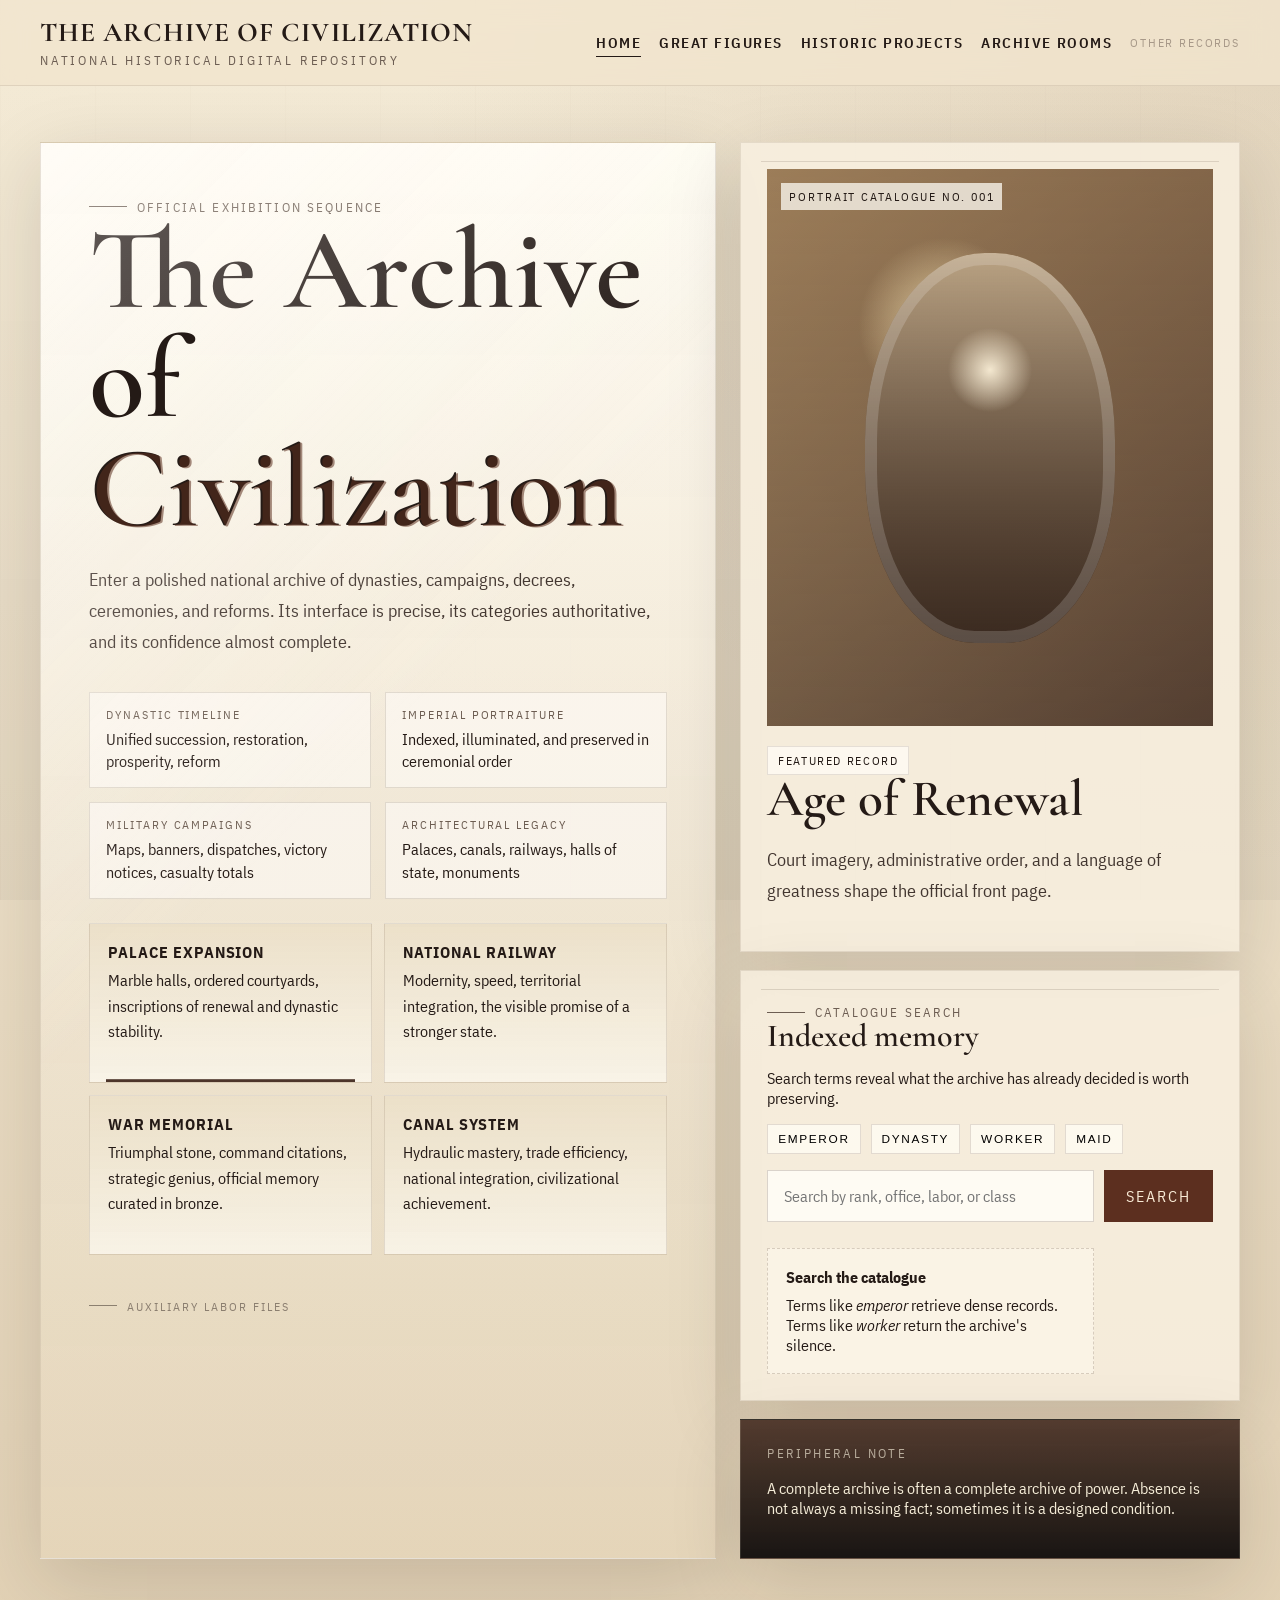
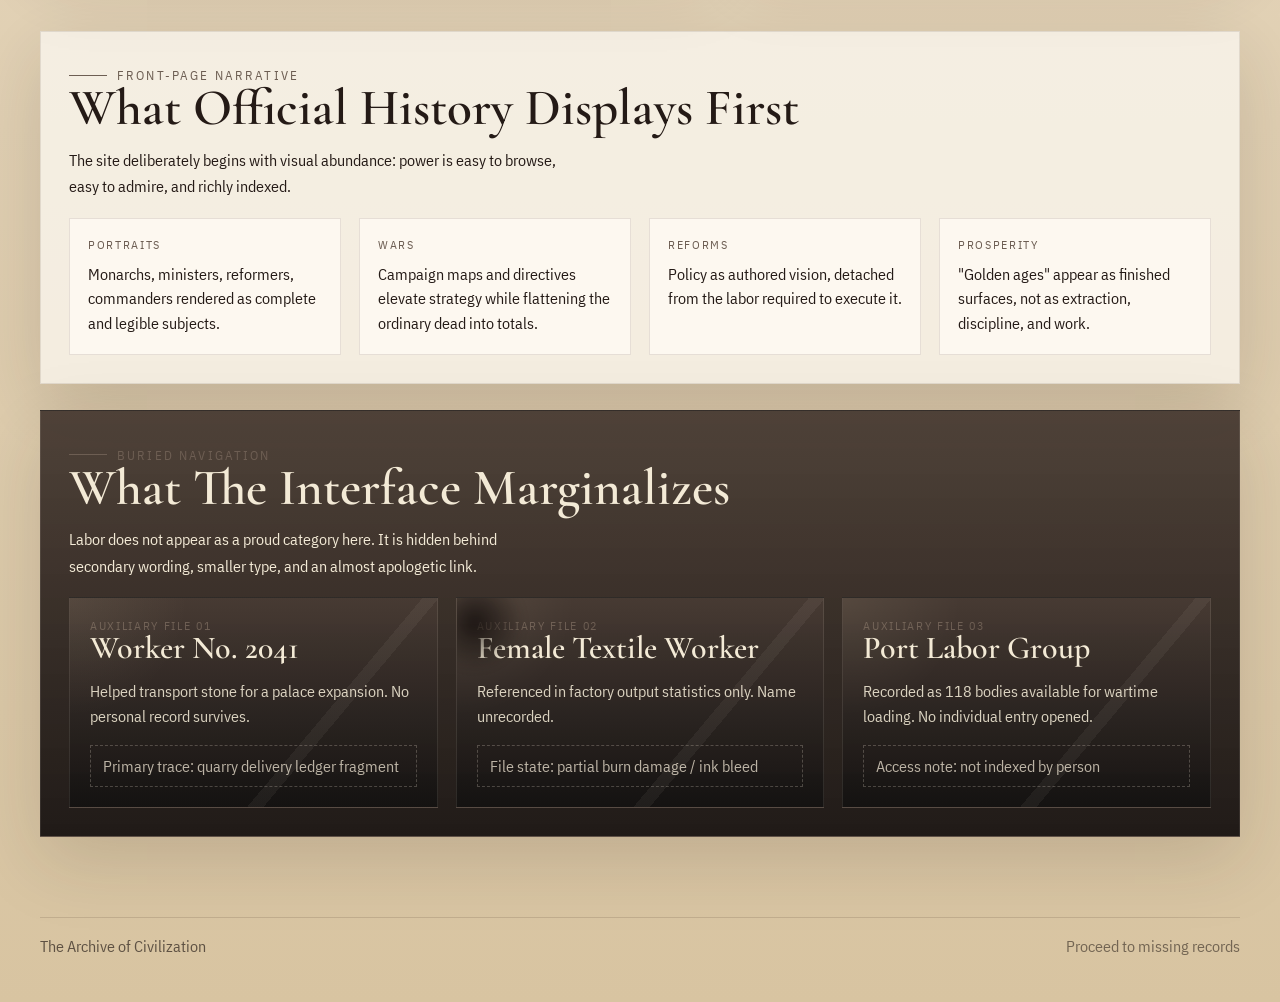
==== index.html @ 5810677f "Create archival history website" ====
<!DOCTYPE html>
<html lang="en">
  <head>
    <meta charset="UTF-8" />
    <meta name="viewport" content="width=device-width, initial-scale=1.0" />
    <title>The Archive of Civilization</title>
    <meta
      name="description"
      content="A five-page archival website contrasting elite historical narratives with fragmented records of anonymous labor."
    />
    <link rel="stylesheet" href="styles.css" />
    <script defer src="script.js"></script>
  </head>
  <body>
    <div class="site-shell">
      <header class="topbar">
        <div class="topbar-inner">
          <a class="brand" href="index.html">
            <span class="brand-mark">The Archive of Civilization</span>
            <span class="brand-sub">National Historical Digital Repository</span>
          </a>
          <nav class="main-nav" aria-label="Main navigation">
            <a class="is-primary" href="index.html" aria-current="page">Home</a>
            <a class="is-primary" href="figures.html">Great Figures</a>
            <a class="is-primary" href="projects.html">Historic Projects</a>
            <a class="is-primary" href="missing-records.html">Archive Rooms</a>
            <a class="is-buried" href="workers.html">Other Records</a>
          </nav>
        </div>
      </header>

      <section class="hero">
        <article class="hero-card">
          <span class="eyebrow">Official exhibition sequence</span>
          <h1 class="display-title">
            The Archive
            <br />
            <span class="glitch-line" data-alt="of Civilization">of Civilization</span>
          </h1>
          <p class="lead">
            Enter a polished national archive of dynasties, campaigns, decrees, ceremonies, and reforms.
            Its interface is precise, its categories authoritative, and its confidence almost complete.
          </p>
          <div class="hero-grid" aria-label="Featured official records">
            <div class="summary-chip">
              <span class="chip-label">Dynastic timeline</span>
              <span class="chip-value">Unified succession, restoration, prosperity, reform</span>
            </div>
            <div class="summary-chip">
              <span class="chip-label">Imperial portraiture</span>
              <span class="chip-value">Indexed, illuminated, and preserved in ceremonial order</span>
            </div>
            <div class="summary-chip">
              <span class="chip-label">Military campaigns</span>
              <span class="chip-value">Maps, banners, dispatches, victory notices, casualty totals</span>
            </div>
            <div class="summary-chip">
              <span class="chip-label">Architectural legacy</span>
              <span class="chip-value">Palaces, canals, railways, halls of state, monuments</span>
            </div>
          </div>

          <div class="project-hover-board">
            <div class="hover-note">
              <strong>Palace Expansion</strong>
              <p>Marble halls, ordered courtyards, inscriptions of renewal and dynastic stability.</p>
              <div class="annotation">Built by unnamed laborers.</div>
            </div>
            <div class="hover-note">
              <strong>National Railway</strong>
              <p>Modernity, speed, territorial integration, the visible promise of a stronger state.</p>
              <div class="annotation">Thousands laid the tracks; few were recorded.</div>
            </div>
            <div class="hover-note">
              <strong>War Memorial</strong>
              <p>Triumphal stone, command citations, strategic genius, official memory curated in bronze.</p>
              <div class="annotation">The dead are counted. Most are not named.</div>
            </div>
            <div class="hover-note">
              <strong>Canal System</strong>
              <p>Hydraulic mastery, trade efficiency, national integration, civilizational achievement.</p>
              <div class="annotation">The monument remained. The workers vanished into statistics.</div>
            </div>
          </div>

          <a class="subtle-entry" href="workers.html">Auxiliary Labor Files</a>
        </article>

        <aside class="hero-aside">
          <section class="authority-panel">
            <div class="authority-visual" aria-hidden="true"></div>
            <span class="badge">Featured record</span>
            <h2>Age of Renewal</h2>
            <p class="lead">
              Court imagery, administrative order, and a language of greatness shape the official front page.
            </p>
          </section>

          <section class="search-panel">
            <span class="eyebrow">Catalogue search</span>
            <h3>Indexed memory</h3>
            <p>Search terms reveal what the archive has already decided is worth preserving.</p>

            <div class="tag-row" aria-label="Sample search terms">
              <button class="search-tag" type="button" data-fill="emperor">emperor</button>
              <button class="search-tag" type="button" data-fill="dynasty">dynasty</button>
              <button class="search-tag" type="button" data-fill="worker">worker</button>
              <button class="search-tag" type="button" data-fill="maid">maid</button>
            </div>

            <form class="search-bar" data-archive-search>
              <input type="text" name="query" placeholder="Search by rank, office, labor, or class" />
              <button type="submit">Search</button>
              <div class="search-feedback" data-search-output>
                <strong>Search the catalogue</strong>
                <span>Terms like <em>emperor</em> retrieve dense records. Terms like <em>worker</em> return the archive's silence.</span>
              </div>
              <div class="search-results" data-search-results></div>
            </form>
          </section>

          <section class="notice-panel">
            <small>Peripheral note</small>
            <p>
              A complete archive is often a complete archive of power. Absence is not always a missing fact;
              sometimes it is a designed condition.
            </p>
          </section>
        </aside>
      </section>

      <main class="main-content">
        <section class="section-block">
          <div class="section-head">
            <div>
              <span class="eyebrow">Front-page narrative</span>
              <h2>What Official History Displays First</h2>
            </div>
            <p>
              The site deliberately begins with visual abundance: power is easy to browse, easy to admire,
              and richly indexed.
            </p>
          </div>

          <div class="timeline">
            <article class="timeline-item">
              <time>Portraits</time>
              <p>Monarchs, ministers, reformers, commanders rendered as complete and legible subjects.</p>
            </article>
            <article class="timeline-item">
              <time>Wars</time>
              <p>Campaign maps and directives elevate strategy while flattening the ordinary dead into totals.</p>
            </article>
            <article class="timeline-item">
              <time>Reforms</time>
              <p>Policy as authored vision, detached from the labor required to execute it.</p>
            </article>
            <article class="timeline-item">
              <time>Prosperity</time>
              <p>"Golden ages" appear as finished surfaces, not as extraction, discipline, and work.</p>
            </article>
          </div>
        </section>

        <section class="section-block is-dark">
          <div class="section-head">
            <div>
              <span class="eyebrow">Buried navigation</span>
              <h2>What The Interface Marginalizes</h2>
            </div>
            <p>
              Labor does not appear as a proud category here. It is hidden behind secondary wording,
              smaller type, and an almost apologetic link.
            </p>
          </div>

          <div class="record-grid">
            <article class="worker-record">
              <span class="mini-label">Auxiliary file 01</span>
              <h3>Worker No. 2041</h3>
              <p>Helped transport stone for a palace expansion. No personal record survives.</p>
              <div class="status-strip">Primary trace: quarry delivery ledger fragment</div>
            </article>
            <article class="worker-record is-burned">
              <span class="mini-label">Auxiliary file 02</span>
              <h3>Female Textile Worker</h3>
              <p>Referenced in factory output statistics only. Name unrecorded.</p>
              <div class="status-strip">File state: partial burn damage / ink bleed</div>
            </article>
            <article class="worker-record">
              <span class="mini-label">Auxiliary file 03</span>
              <h3>Port Labor Group</h3>
              <p>Recorded as 118 bodies available for wartime loading. No individual entry opened.</p>
              <div class="status-strip">Access note: not indexed by person</div>
            </article>
          </div>
        </section>
      </main>

      <footer class="footer">
        <div class="footer-line">
          <span>The Archive of Civilization</span>
          <a class="muted-link" href="missing-records.html">Proceed to missing records</a>
        </div>
      </footer>
    </div>
  </body>
  </html>
---- styles.css ----
@import url("https://fonts.googleapis.com/css2?family=Cormorant+Garamond:wght@400;500;600;700&family=IBM+Plex+Sans+Condensed:wght@300;400;500;600&display=swap");

:root {
  --bg: #efe3cb;
  --paper: rgba(255, 250, 239, 0.85);
  --ink: #241a16;
  --muted: #6d5e53;
  --accent: #8f6a3f;
  --accent-deep: #5c2f1f;
  --line: rgba(36, 26, 22, 0.15);
  --elite-panel: linear-gradient(180deg, rgba(255, 252, 244, 0.94), rgba(237, 223, 196, 0.9));
  --worker-panel: linear-gradient(180deg, rgba(64, 51, 44, 0.9), rgba(26, 21, 19, 0.97));
  --worker-ink: #f3ead6;
  --shadow: 0 22px 70px rgba(35, 26, 20, 0.15);
}

* {
  box-sizing: border-box;
}

html {
  scroll-behavior: smooth;
}

body {
  margin: 0;
  color: var(--ink);
  background:
    radial-gradient(circle at top right, rgba(132, 91, 49, 0.15), transparent 30%),
    linear-gradient(180deg, #f5ecd8 0%, #e4d4b9 55%, #d8c4a1 100%);
  font-family: "IBM Plex Sans Condensed", "Arial Narrow", sans-serif;
}

body::before {
  content: "";
  position: fixed;
  inset: 0;
  pointer-events: none;
  background:
    linear-gradient(rgba(255, 255, 255, 0.05), rgba(27, 17, 11, 0.08)),
    repeating-linear-gradient(
      90deg,
      rgba(53, 35, 24, 0.03) 0,
      rgba(53, 35, 24, 0.03) 1px,
      transparent 1px,
      transparent 95px
    );
  mix-blend-mode: multiply;
  opacity: 0.45;
}

a {
  color: inherit;
}

img {
  max-width: 100%;
  display: block;
}

.site-shell {
  position: relative;
  min-height: 100vh;
}

.topbar {
  position: sticky;
  top: 0;
  z-index: 10;
  backdrop-filter: blur(14px);
  background: rgba(241, 229, 205, 0.78);
  border-bottom: 1px solid rgba(64, 45, 31, 0.1);
}

.topbar-inner {
  width: min(1200px, calc(100% - 32px));
  margin: 0 auto;
  display: flex;
  align-items: center;
  justify-content: space-between;
  gap: 24px;
  padding: 16px 0;
}

.brand {
  display: flex;
  flex-direction: column;
  gap: 3px;
  text-decoration: none;
}

.brand-mark {
  font-family: "Cormorant Garamond", Georgia, serif;
  font-size: 1.7rem;
  font-weight: 700;
  letter-spacing: 0.04em;
  text-transform: uppercase;
}

.brand-sub {
  font-size: 0.8rem;
  letter-spacing: 0.22em;
  color: var(--muted);
  text-transform: uppercase;
}

.main-nav {
  display: flex;
  flex-wrap: wrap;
  justify-content: flex-end;
  align-items: center;
  gap: 10px 18px;
}

.main-nav a {
  text-decoration: none;
  color: var(--muted);
  font-size: 0.94rem;
  letter-spacing: 0.1em;
  text-transform: uppercase;
  position: relative;
}

.main-nav a.is-primary {
  color: var(--ink);
  font-weight: 600;
}

.main-nav a.is-buried {
  opacity: 0.55;
  font-size: 0.72rem;
  letter-spacing: 0.16em;
}

.main-nav a::after {
  content: "";
  position: absolute;
  left: 0;
  bottom: -5px;
  width: 100%;
  height: 1px;
  background: currentColor;
  transform: scaleX(0);
  transform-origin: left;
  transition: transform 180ms ease;
}

.main-nav a:hover::after,
.main-nav a[aria-current="page"]::after {
  transform: scaleX(1);
}

.hero,
.page-hero {
  width: min(1200px, calc(100% - 32px));
  margin: 0 auto;
}

.hero {
  display: grid;
  grid-template-columns: 1.15fr 0.85fr;
  gap: 24px;
  padding: 56px 0 36px;
}

.page-hero {
  padding: 48px 0 24px;
}

.hero-card,
.page-hero-card {
  background: var(--elite-panel);
  border: 1px solid rgba(70, 45, 25, 0.12);
  box-shadow: var(--shadow);
  position: relative;
  overflow: hidden;
}

.hero-card {
  min-height: 600px;
  padding: 48px;
}

.hero-card::before,
.page-hero-card::before {
  content: "";
  position: absolute;
  inset: 0;
  background:
    linear-gradient(135deg, rgba(255, 255, 255, 0.3), transparent 45%),
    linear-gradient(180deg, transparent, rgba(91, 58, 25, 0.06));
  pointer-events: none;
}

.page-hero-card {
  padding: 34px;
}

.eyebrow {
  display: inline-flex;
  align-items: center;
  gap: 10px;
  color: var(--muted);
  font-size: 0.84rem;
  letter-spacing: 0.16em;
  text-transform: uppercase;
}

.eyebrow::before {
  content: "";
  display: inline-block;
  width: 38px;
  height: 1px;
  background: currentColor;
}

h1,
h2,
h3,
.display-title {
  margin: 0;
  font-family: "Cormorant Garamond", Georgia, serif;
  font-weight: 600;
  line-height: 0.95;
}

h1,
.display-title {
  font-size: clamp(3.7rem, 9vw, 7.4rem);
}

h2 {
  font-size: clamp(2rem, 4vw, 3.2rem);
}

h3 {
  font-size: clamp(1.35rem, 3vw, 2rem);
}

.lead {
  max-width: 60ch;
  margin-top: 20px;
  font-size: 1.15rem;
  line-height: 1.7;
  color: #423630;
}

.hero-grid {
  display: grid;
  grid-template-columns: repeat(2, minmax(0, 1fr));
  gap: 14px;
  margin-top: 34px;
}

.summary-chip {
  padding: 14px 16px;
  border: 1px solid rgba(75, 49, 25, 0.14);
  background: rgba(255, 252, 246, 0.76);
}

.summary-chip span {
  display: block;
}

.summary-chip .chip-label {
  font-size: 0.76rem;
  text-transform: uppercase;
  letter-spacing: 0.16em;
  color: var(--muted);
  margin-bottom: 6px;
}

.summary-chip .chip-value {
  font-size: 1.02rem;
  line-height: 1.4;
}

.hero-aside {
  display: grid;
  gap: 18px;
  align-content: start;
}

.authority-panel,
.fragment-panel,
.search-panel,
.quote-panel,
.notice-panel {
  position: relative;
  overflow: hidden;
  box-shadow: var(--shadow);
}

.authority-panel,
.search-panel,
.quote-panel {
  padding: 26px;
  background: rgba(248, 240, 225, 0.84);
  border: 1px solid rgba(70, 45, 25, 0.1);
}

.authority-panel::after,
.search-panel::after,
.quote-panel::after {
  content: "";
  position: absolute;
  inset-inline: 20px;
  top: 18px;
  height: 1px;
  background: rgba(59, 38, 21, 0.14);
}

.notice-panel {
  padding: 24px 26px;
  background: linear-gradient(180deg, rgba(76, 52, 40, 0.95), rgba(20, 17, 15, 0.98));
  color: #f5edd8;
  border: 1px solid rgba(255, 245, 220, 0.12);
}

.notice-panel small {
  display: block;
  text-transform: uppercase;
  letter-spacing: 0.18em;
  color: rgba(245, 237, 216, 0.65);
  margin-bottom: 14px;
}

.authority-visual {
  position: relative;
  aspect-ratio: 4 / 5;
  margin-bottom: 20px;
  background:
    radial-gradient(circle at 40% 28%, rgba(239, 218, 170, 0.85), transparent 18%),
    linear-gradient(180deg, rgba(110, 77, 50, 0.34), rgba(42, 29, 22, 0.2)),
    linear-gradient(135deg, #b4966d, #5d4637);
  overflow: hidden;
}

.authority-visual::before {
  content: "Portrait Catalogue No. 001";
  position: absolute;
  top: 14px;
  left: 14px;
  padding: 6px 8px;
  font-size: 0.74rem;
  letter-spacing: 0.16em;
  text-transform: uppercase;
  background: rgba(253, 250, 242, 0.76);
}

.authority-visual::after {
  content: "";
  position: absolute;
  inset: 15% 22%;
  border-radius: 48% 48% 44% 44%;
  background:
    radial-gradient(circle at 50% 30%, rgba(255, 244, 220, 0.9), transparent 14%),
    linear-gradient(180deg, rgba(48, 32, 24, 0.2), rgba(28, 18, 14, 0.7)),
    linear-gradient(180deg, #ddc49f, #7f6148);
  box-shadow: inset 0 0 0 12px rgba(255, 255, 255, 0.17);
}

.project-hover-board {
  display: grid;
  grid-template-columns: repeat(2, minmax(0, 1fr));
  gap: 12px;
  margin-top: 24px;
}

.hover-note {
  position: relative;
  min-height: 160px;
  padding: 18px;
  overflow: hidden;
  border: 1px solid rgba(70, 45, 25, 0.12);
  background:
    linear-gradient(180deg, rgba(235, 223, 199, 0.88), rgba(251, 247, 238, 0.78));
}

.hover-note strong {
  display: block;
  margin-bottom: 6px;
  font-size: 1rem;
  letter-spacing: 0.06em;
  text-transform: uppercase;
}

.hover-note p {
  margin: 0;
  line-height: 1.6;
}

.hover-note .annotation {
  position: absolute;
  inset: auto 16px 16px 16px;
  padding: 12px 14px;
  color: #f5e6c6;
  background: rgba(53, 27, 17, 0.88);
  transform: translateY(130%);
  transition: transform 220ms ease;
}

.hover-note:hover .annotation {
  transform: translateY(0);
}

.main-content {
  width: min(1200px, calc(100% - 32px));
  margin: 0 auto;
  padding: 10px 0 80px;
}

.section-block {
  margin-top: 26px;
  padding: 28px;
  background: rgba(251, 248, 242, 0.74);
  border: 1px solid rgba(66, 45, 26, 0.1);
  box-shadow: var(--shadow);
}

.section-block.is-dark {
  background: var(--worker-panel);
  color: var(--worker-ink);
  border-color: rgba(255, 245, 225, 0.09);
}

.section-head {
  display: flex;
  flex-wrap: wrap;
  align-items: end;
  justify-content: space-between;
  gap: 14px;
  margin-bottom: 18px;
}

.section-head p {
  margin: 0;
  max-width: 55ch;
  line-height: 1.65;
}

.timeline,
.card-grid,
.record-grid,
.drawer-grid,
.project-grid {
  display: grid;
  gap: 18px;
}

.timeline {
  grid-template-columns: repeat(4, minmax(0, 1fr));
}

.timeline-item {
  padding: 18px;
  background: rgba(255, 251, 244, 0.8);
  border: 1px solid rgba(66, 45, 26, 0.12);
}

.timeline-item time,
.meta-list dt,
.mini-label,
.search-tag,
.card-kicker,
.drawer-state {
  display: block;
  text-transform: uppercase;
  letter-spacing: 0.14em;
  font-size: 0.74rem;
}

.timeline-item time,
.mini-label,
.card-kicker,
.drawer-state {
  color: var(--muted);
}

.timeline-item p {
  margin: 10px 0 0;
  line-height: 1.55;
}

.card-grid {
  grid-template-columns: repeat(3, minmax(0, 1fr));
}

.figure-card {
  padding: 22px;
  background: rgba(255, 252, 247, 0.92);
  border: 1px solid rgba(66, 45, 26, 0.12);
  display: grid;
  gap: 18px;
}

.figure-portrait {
  aspect-ratio: 4 / 5;
  background:
    linear-gradient(180deg, rgba(82, 56, 43, 0.2), rgba(21, 17, 14, 0.15)),
    linear-gradient(135deg, #cfb79b, #856349);
  position: relative;
  overflow: hidden;
}

.figure-portrait::after {
  content: "";
  position: absolute;
  inset: 16% 24%;
  border-radius: 48% 48% 44% 44%;
  background:
    radial-gradient(circle at 50% 28%, rgba(255, 245, 223, 0.88), transparent 15%),
    linear-gradient(180deg, rgba(24, 17, 14, 0.18), rgba(24, 17, 14, 0.62)),
    linear-gradient(180deg, #e2c8a5, #74553e);
}

.figure-card blockquote {
  margin: 0;
  padding-left: 16px;
  border-left: 2px solid rgba(90, 60, 40, 0.25);
  font-family: "Cormorant Garamond", Georgia, serif;
  font-size: 1.2rem;
  line-height: 1.45;
}

.meta-list {
  margin: 0;
  display: grid;
  grid-template-columns: auto 1fr;
  gap: 8px 12px;
}

.meta-list dd {
  margin: 0;
  color: #45362d;
}

.search-bar {
  display: grid;
  grid-template-columns: 1fr auto;
  gap: 10px;
  margin-top: 16px;
}

.search-bar input {
  padding: 15px 16px;
  border: 1px solid rgba(59, 38, 21, 0.18);
  background: rgba(255, 252, 246, 0.92);
  font: inherit;
}

.search-bar button {
  padding: 15px 22px;
  border: 0;
  background: var(--accent-deep);
  color: #f8ead5;
  font: inherit;
  letter-spacing: 0.12em;
  text-transform: uppercase;
  cursor: pointer;
}

.search-feedback {
  margin-top: 16px;
  min-height: 92px;
  padding: 18px;
  border: 1px dashed rgba(73, 49, 29, 0.2);
  background: rgba(255, 249, 239, 0.55);
}

.search-feedback strong {
  display: block;
  font-size: 1rem;
  margin-bottom: 8px;
}

.search-results {
  margin-top: 12px;
  display: grid;
  gap: 10px;
}

.search-results div {
  padding: 11px 12px;
  background: rgba(255, 251, 246, 0.88);
  border-inline-start: 3px solid var(--accent);
}

.record-grid {
  grid-template-columns: repeat(3, minmax(0, 1fr));
}

.worker-record {
  padding: 20px;
  background:
    linear-gradient(180deg, rgba(72, 59, 52, 0.9), rgba(20, 18, 17, 0.96));
  color: var(--worker-ink);
  border: 1px solid rgba(255, 244, 227, 0.1);
  position: relative;
  overflow: hidden;
}

.worker-record::before {
  content: "";
  position: absolute;
  inset: 0;
  background:
    linear-gradient(130deg, transparent 0 65%, rgba(255, 244, 227, 0.05) 65% 68%, transparent 68%),
    radial-gradient(circle at top left, rgba(255, 237, 196, 0.08), transparent 28%);
  pointer-events: none;
}

.worker-record.is-burned::after {
  content: "";
  position: absolute;
  inset: -15% auto auto -10%;
  width: 110px;
  height: 110px;
  background: radial-gradient(circle, rgba(13, 8, 7, 0.75), transparent 62%);
  filter: blur(4px);
}

.worker-record p,
.worker-record li {
  color: rgba(243, 234, 214, 0.88);
  line-height: 1.55;
}

.worker-record ul {
  margin: 14px 0 0;
  padding-left: 18px;
}

.worker-record .status-strip {
  margin-top: 16px;
  padding: 10px 12px;
  border: 1px dashed rgba(255, 244, 227, 0.22);
  color: rgba(243, 234, 214, 0.74);
}

.project-grid {
  grid-template-columns: repeat(2, minmax(0, 1fr));
}

.project-card {
  padding: 22px;
  background: rgba(255, 252, 247, 0.92);
  border: 1px solid rgba(66, 45, 26, 0.12);
}

.project-card details {
  margin-top: 16px;
  border-top: 1px solid rgba(66, 45, 26, 0.12);
  padding-top: 16px;
}

.project-card summary {
  cursor: pointer;
  list-style: none;
  font-weight: 600;
}

.project-card summary::-webkit-details-marker {
  display: none;
}

.project-card .counter {
  margin-top: 14px;
  display: grid;
  gap: 10px;
}

.counter div {
  padding: 12px 14px;
  background: rgba(91, 58, 25, 0.06);
  border-left: 3px solid var(--accent-deep);
}

.drawer-grid {
  grid-template-columns: repeat(4, minmax(0, 1fr));
}

.drawer {
  min-height: 180px;
  padding: 20px;
  background:
    linear-gradient(180deg, rgba(255, 252, 247, 0.86), rgba(235, 225, 205, 0.86));
  border: 1px solid rgba(66, 45, 26, 0.12);
  display: flex;
  flex-direction: column;
  justify-content: space-between;
}

.drawer.is-locked {
  opacity: 0.64;
}

.drawer h3 {
  font-size: 1.35rem;
}

.drawer-note {
  margin-top: 14px;
  padding-top: 12px;
  border-top: 1px dashed rgba(66, 45, 26, 0.18);
  color: var(--muted);
}

.fragment-wall {
  display: grid;
  grid-template-columns: repeat(5, minmax(0, 1fr));
  gap: 14px;
}

.fragment {
  min-height: 125px;
  padding: 18px;
  background:
    linear-gradient(180deg, rgba(31, 25, 22, 0.94), rgba(12, 10, 9, 0.98));
  color: rgba(243, 234, 214, 0.82);
  border: 1px solid rgba(255, 244, 227, 0.1);
  position: relative;
  overflow: hidden;
}

.fragment::after {
  content: "";
  position: absolute;
  inset: auto -5% -14% auto;
  width: 70%;
  height: 55%;
  background: radial-gradient(circle, rgba(255, 231, 180, 0.08), transparent 68%);
}

.footer {
  width: min(1200px, calc(100% - 32px));
  margin: 0 auto;
  padding: 0 0 46px;
  color: rgba(36, 26, 22, 0.68);
}

.footer-line {
  padding-top: 18px;
  border-top: 1px solid rgba(59, 38, 21, 0.14);
  display: flex;
  flex-wrap: wrap;
  justify-content: space-between;
  gap: 14px;
}

.muted-link {
  text-decoration: none;
  color: rgba(36, 26, 22, 0.56);
}

.tag-row {
  display: flex;
  flex-wrap: wrap;
  gap: 10px;
}

.search-tag {
  padding: 7px 10px;
  border: 1px solid rgba(59, 38, 21, 0.14);
  background: rgba(255, 252, 246, 0.74);
}

.glitch-line {
  position: relative;
  display: inline-block;
}

.glitch-line::after {
  content: attr(data-alt);
  position: absolute;
  inset: 0;
  color: rgba(91, 47, 31, 0.55);
  transform: translate(2px, 1px);
  clip-path: inset(50% 0 0 0);
}

.scratched {
  text-decoration: line-through;
  text-decoration-color: rgba(255, 239, 190, 0.35);
}

.subtle-entry {
  display: inline-flex;
  align-items: center;
  gap: 10px;
  margin-top: 32px;
  padding: 11px 0;
  text-decoration: none;
  font-size: 0.78rem;
  color: rgba(36, 26, 22, 0.48);
  letter-spacing: 0.16em;
  text-transform: uppercase;
}

.subtle-entry::before {
  content: "";
  width: 28px;
  height: 1px;
  background: currentColor;
}

.subtle-entry:hover {
  color: rgba(36, 26, 22, 0.78);
}

.badge {
  display: inline-flex;
  align-items: center;
  gap: 8px;
  padding: 6px 10px;
  background: rgba(255, 252, 246, 0.8);
  border: 1px solid rgba(59, 38, 21, 0.12);
  text-transform: uppercase;
  letter-spacing: 0.14em;
  font-size: 0.72rem;
}

@media (max-width: 980px) {
  .hero,
  .timeline,
  .card-grid,
  .record-grid,
  .project-grid,
  .drawer-grid,
  .fragment-wall {
    grid-template-columns: 1fr;
  }

  .project-hover-board {
    grid-template-columns: 1fr;
  }

  .hero-card {
    min-height: auto;
    padding: 34px 24px;
  }
}

@media (max-width: 720px) {
  .topbar-inner {
    align-items: start;
    flex-direction: column;
  }

  .main-nav {
    justify-content: start;
  }

  .hero {
    padding-top: 34px;
  }

  .page-hero-card,
  .section-block,
  .authority-panel,
  .search-panel,
  .quote-panel,
  .notice-panel {
    padding-inline: 20px;
  }

  .hero-grid,
  .search-bar {
    grid-template-columns: 1fr;
  }

  h1,
  .display-title {
    font-size: clamp(2.8rem, 15vw, 5rem);
  }
}
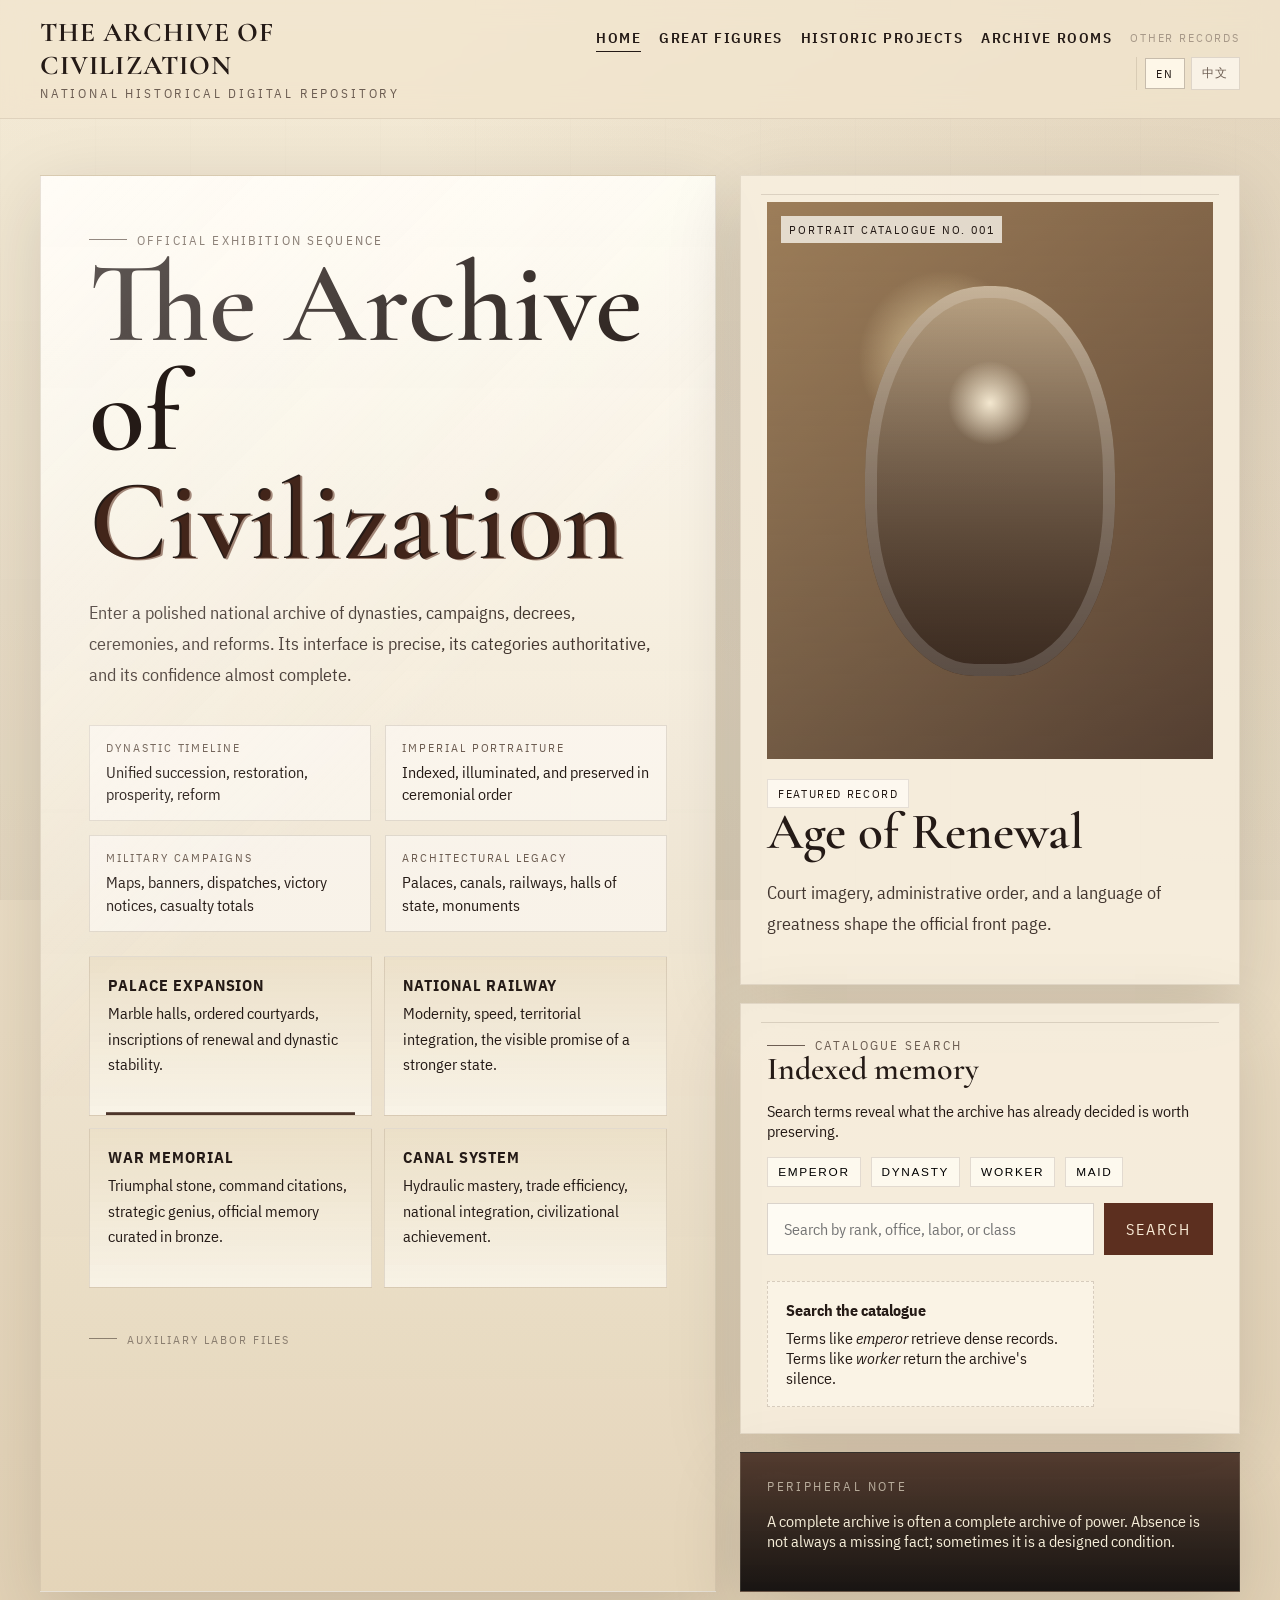
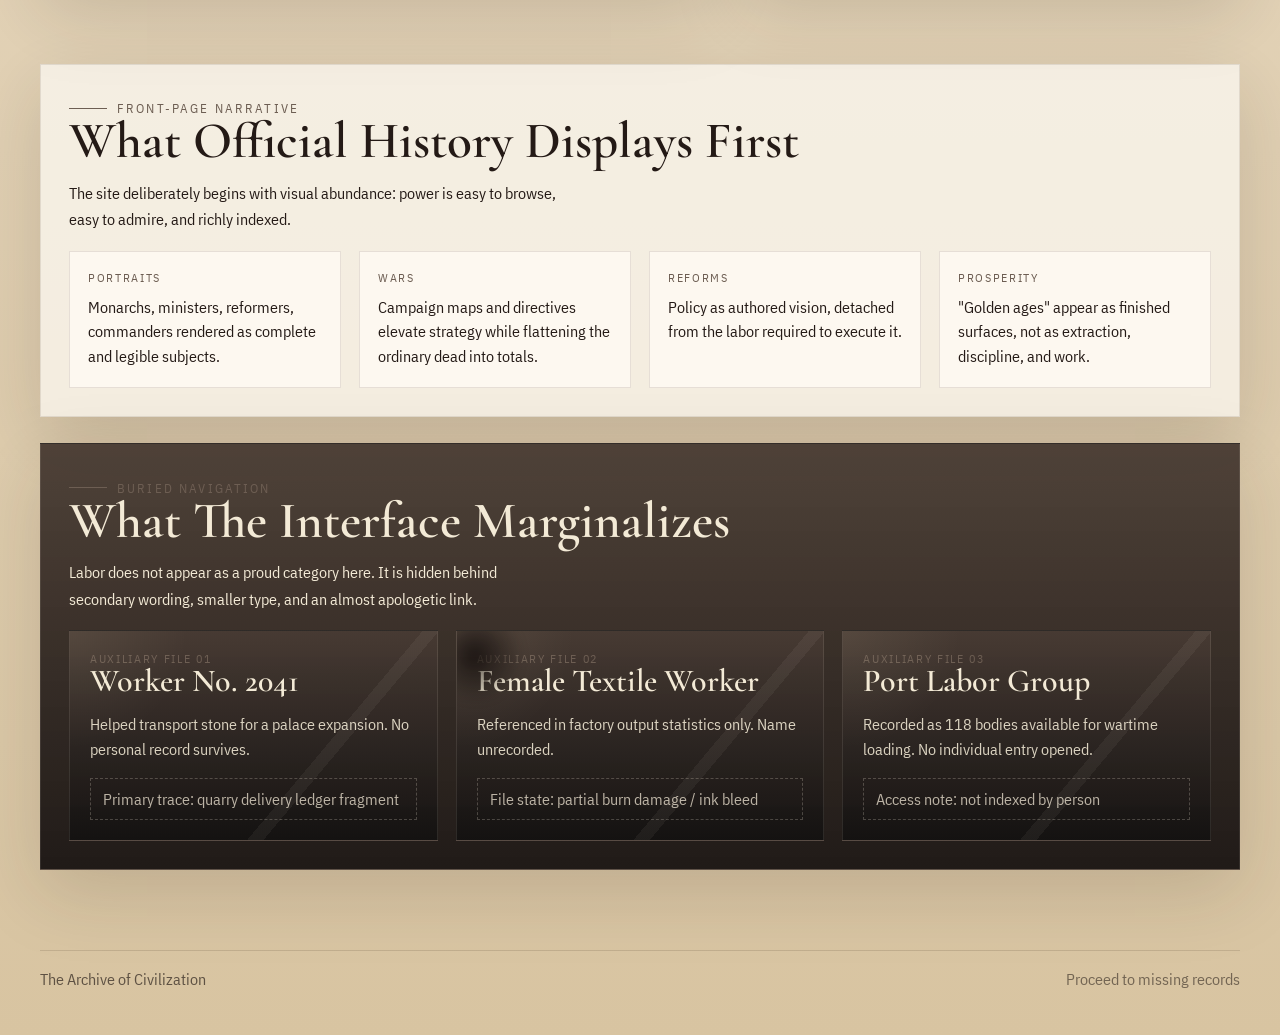
==== commit 298aeb03: "Add bilingual language toggle" ====
--- a/index.html
+++ b/index.html
@@ -11,95 +11,99 @@
     <link rel="stylesheet" href="styles.css" />
     <script defer src="script.js"></script>
   </head>
-  <body>
+  <body data-page="index">
     <div class="site-shell">
       <header class="topbar">
         <div class="topbar-inner">
           <a class="brand" href="index.html">
-            <span class="brand-mark">The Archive of Civilization</span>
-            <span class="brand-sub">National Historical Digital Repository</span>
+            <span class="brand-mark" data-en="The Archive of Civilization" data-zh="文明档案馆">The Archive of Civilization</span>
+            <span class="brand-sub" data-en="National Historical Digital Repository" data-zh="国家历史数字档案馆">National Historical Digital Repository</span>
           </a>
           <nav class="main-nav" aria-label="Main navigation">
-            <a class="is-primary" href="index.html" aria-current="page">Home</a>
-            <a class="is-primary" href="figures.html">Great Figures</a>
-            <a class="is-primary" href="projects.html">Historic Projects</a>
-            <a class="is-primary" href="missing-records.html">Archive Rooms</a>
-            <a class="is-buried" href="workers.html">Other Records</a>
+            <a class="is-primary" href="index.html" aria-current="page" data-en="Home" data-zh="首页">Home</a>
+            <a class="is-primary" href="figures.html" data-en="Great Figures" data-zh="伟人档案">Great Figures</a>
+            <a class="is-primary" href="projects.html" data-en="Historic Projects" data-zh="历史工程">Historic Projects</a>
+            <a class="is-primary" href="missing-records.html" data-en="Archive Rooms" data-zh="空白档案室">Archive Rooms</a>
+            <a class="is-buried" href="workers.html" data-en="Other Records" data-zh="其他记录">Other Records</a>
+            <div class="language-switcher" aria-label="Language switcher">
+              <button type="button" data-lang="en">EN</button>
+              <button type="button" data-lang="zh">中文</button>
+            </div>
           </nav>
         </div>
       </header>
 
       <section class="hero">
         <article class="hero-card">
-          <span class="eyebrow">Official exhibition sequence</span>
+          <span class="eyebrow" data-en="Official exhibition sequence" data-zh="官方展陈顺序">Official exhibition sequence</span>
           <h1 class="display-title">
-            The Archive
+            <span data-en="The Archive" data-zh="文明档案">The Archive</span>
             <br />
-            <span class="glitch-line" data-alt="of Civilization">of Civilization</span>
+            <span class="glitch-line" data-alt="of Civilization" data-en="of Civilization" data-zh="馆藏系统">of Civilization</span>
           </h1>
-          <p class="lead">
+          <p class="lead" data-en="Enter a polished national archive of dynasties, campaigns, decrees, ceremonies, and reforms. Its interface is precise, its categories authoritative, and its confidence almost complete." data-zh="进入一个被精心修饰的国家档案馆：王朝、战争、诏令、典礼与改革都被整齐展示。它的界面精确，分类权威，几乎显得无懈可击。">
             Enter a polished national archive of dynasties, campaigns, decrees, ceremonies, and reforms.
             Its interface is precise, its categories authoritative, and its confidence almost complete.
           </p>
           <div class="hero-grid" aria-label="Featured official records">
             <div class="summary-chip">
-              <span class="chip-label">Dynastic timeline</span>
-              <span class="chip-value">Unified succession, restoration, prosperity, reform</span>
-            </div>
-            <div class="summary-chip">
-              <span class="chip-label">Imperial portraiture</span>
-              <span class="chip-value">Indexed, illuminated, and preserved in ceremonial order</span>
-            </div>
-            <div class="summary-chip">
-              <span class="chip-label">Military campaigns</span>
-              <span class="chip-value">Maps, banners, dispatches, victory notices, casualty totals</span>
-            </div>
-            <div class="summary-chip">
-              <span class="chip-label">Architectural legacy</span>
-              <span class="chip-value">Palaces, canals, railways, halls of state, monuments</span>
+              <span class="chip-label" data-en="Dynastic timeline" data-zh="王朝时间线">Dynastic timeline</span>
+              <span class="chip-value" data-en="Unified succession, restoration, prosperity, reform" data-zh="统一继承、复兴、中兴、改革">Unified succession, restoration, prosperity, reform</span>
+            </div>
+            <div class="summary-chip">
+              <span class="chip-label" data-en="Imperial portraiture" data-zh="帝王肖像">Imperial portraiture</span>
+              <span class="chip-value" data-en="Indexed, illuminated, and preserved in ceremonial order" data-zh="被编目、被装裱、按礼制秩序妥善保存">Indexed, illuminated, and preserved in ceremonial order</span>
+            </div>
+            <div class="summary-chip">
+              <span class="chip-label" data-en="Military campaigns" data-zh="军事战役">Military campaigns</span>
+              <span class="chip-value" data-en="Maps, banners, dispatches, victory notices, casualty totals" data-zh="战争地图、军旗、公文、捷报、伤亡统计">Maps, banners, dispatches, victory notices, casualty totals</span>
+            </div>
+            <div class="summary-chip">
+              <span class="chip-label" data-en="Architectural legacy" data-zh="建筑遗产">Architectural legacy</span>
+              <span class="chip-value" data-en="Palaces, canals, railways, halls of state, monuments" data-zh="宫殿、运河、铁路、礼制建筑、纪念碑">Palaces, canals, railways, halls of state, monuments</span>
             </div>
           </div>
 
           <div class="project-hover-board">
             <div class="hover-note">
-              <strong>Palace Expansion</strong>
-              <p>Marble halls, ordered courtyards, inscriptions of renewal and dynastic stability.</p>
-              <div class="annotation">Built by unnamed laborers.</div>
-            </div>
-            <div class="hover-note">
-              <strong>National Railway</strong>
-              <p>Modernity, speed, territorial integration, the visible promise of a stronger state.</p>
-              <div class="annotation">Thousands laid the tracks; few were recorded.</div>
-            </div>
-            <div class="hover-note">
-              <strong>War Memorial</strong>
-              <p>Triumphal stone, command citations, strategic genius, official memory curated in bronze.</p>
-              <div class="annotation">The dead are counted. Most are not named.</div>
-            </div>
-            <div class="hover-note">
-              <strong>Canal System</strong>
-              <p>Hydraulic mastery, trade efficiency, national integration, civilizational achievement.</p>
-              <div class="annotation">The monument remained. The workers vanished into statistics.</div>
-            </div>
-          </div>
-
-          <a class="subtle-entry" href="workers.html">Auxiliary Labor Files</a>
+              <strong data-en="Palace Expansion" data-zh="宫殿扩建">Palace Expansion</strong>
+              <p data-en="Marble halls, ordered courtyards, inscriptions of renewal and dynastic stability." data-zh="大理石殿堂、整齐庭院，以及关于中兴与王朝稳定的铭文。">Marble halls, ordered courtyards, inscriptions of renewal and dynastic stability.</p>
+              <div class="annotation" data-en="Built by unnamed laborers." data-zh="由无名劳动者建成。">Built by unnamed laborers.</div>
+            </div>
+            <div class="hover-note">
+              <strong data-en="National Railway" data-zh="国家铁路">National Railway</strong>
+              <p data-en="Modernity, speed, territorial integration, the visible promise of a stronger state." data-zh="现代性、速度、疆域整合，以及一个更强国家的可见承诺。">Modernity, speed, territorial integration, the visible promise of a stronger state.</p>
+              <div class="annotation" data-en="Thousands laid the tracks; few were recorded." data-zh="成千上万人铺设了铁轨，但被记录下来的寥寥无几。">Thousands laid the tracks; few were recorded.</div>
+            </div>
+            <div class="hover-note">
+              <strong data-en="War Memorial" data-zh="战争纪念碑">War Memorial</strong>
+              <p data-en="Triumphal stone, command citations, strategic genius, official memory curated in bronze." data-zh="凯旋的石材、将领嘉奖、战略天才，以及被青铜固定下来的官方记忆。">Triumphal stone, command citations, strategic genius, official memory curated in bronze.</p>
+              <div class="annotation" data-en="The dead are counted. Most are not named." data-zh="死者被统计，但大多数没有名字。">The dead are counted. Most are not named.</div>
+            </div>
+            <div class="hover-note">
+              <strong data-en="Canal System" data-zh="运河系统">Canal System</strong>
+              <p data-en="Hydraulic mastery, trade efficiency, national integration, civilizational achievement." data-zh="水利治理、贸易效率、国家整合与所谓文明成就。">Hydraulic mastery, trade efficiency, national integration, civilizational achievement.</p>
+              <div class="annotation" data-en="The monument remained. The workers vanished into statistics." data-zh="工程留下了，工人则消失在统计数字里。">The monument remained. The workers vanished into statistics.</div>
+            </div>
+          </div>
+
+          <a class="subtle-entry" href="workers.html" data-en="Auxiliary Labor Files" data-zh="劳动辅助档案">Auxiliary Labor Files</a>
         </article>
 
         <aside class="hero-aside">
           <section class="authority-panel">
             <div class="authority-visual" aria-hidden="true"></div>
-            <span class="badge">Featured record</span>
-            <h2>Age of Renewal</h2>
-            <p class="lead">
+            <span class="badge" data-en="Featured record" data-zh="精选档案">Featured record</span>
+            <h2 data-en="Age of Renewal" data-zh="中兴时代">Age of Renewal</h2>
+            <p class="lead" data-en="Court imagery, administrative order, and a language of greatness shape the official front page." data-zh="宫廷图像、行政秩序与“伟大时代”的语言，共同构成了官方首页。">
               Court imagery, administrative order, and a language of greatness shape the official front page.
             </p>
           </section>
 
           <section class="search-panel">
-            <span class="eyebrow">Catalogue search</span>
-            <h3>Indexed memory</h3>
-            <p>Search terms reveal what the archive has already decided is worth preserving.</p>
+            <span class="eyebrow" data-en="Catalogue search" data-zh="档案检索">Catalogue search</span>
+            <h3 data-en="Indexed memory" data-zh="被索引的记忆">Indexed memory</h3>
+            <p data-en="Search terms reveal what the archive has already decided is worth preserving." data-zh="检索词本身会暴露这个档案系统早已决定什么值得被保存。">Search terms reveal what the archive has already decided is worth preserving.</p>
 
             <div class="tag-row" aria-label="Sample search terms">
               <button class="search-tag" type="button" data-fill="emperor">emperor</button>
@@ -109,8 +113,8 @@
             </div>
 
             <form class="search-bar" data-archive-search>
-              <input type="text" name="query" placeholder="Search by rank, office, labor, or class" />
-              <button type="submit">Search</button>
+              <input type="text" name="query" placeholder="Search by rank, office, labor, or class" data-en-placeholder="Search by rank, office, labor, or class" data-zh-placeholder="按身份、官职、劳动或阶层检索" />
+              <button type="submit" data-en="Search" data-zh="检索">Search</button>
               <div class="search-feedback" data-search-output>
                 <strong>Search the catalogue</strong>
                 <span>Terms like <em>emperor</em> retrieve dense records. Terms like <em>worker</em> return the archive's silence.</span>
@@ -120,8 +124,8 @@
           </section>
 
           <section class="notice-panel">
-            <small>Peripheral note</small>
-            <p>
+            <small data-en="Peripheral note" data-zh="边缘备注">Peripheral note</small>
+            <p data-en="A complete archive is often a complete archive of power. Absence is not always a missing fact; sometimes it is a designed condition." data-zh="一个“完整”的档案馆，往往只是权力的完整档案。空白并不总是事实缺失，它有时是被制造出来的状态。">
               A complete archive is often a complete archive of power. Absence is not always a missing fact;
               sometimes it is a designed condition.
             </p>
@@ -133,10 +137,10 @@
         <section class="section-block">
           <div class="section-head">
             <div>
-              <span class="eyebrow">Front-page narrative</span>
-              <h2>What Official History Displays First</h2>
-            </div>
-            <p>
+              <span class="eyebrow" data-en="Front-page narrative" data-zh="首页叙事">Front-page narrative</span>
+              <h2 data-en="What Official History Displays First" data-zh="官方历史最先展示什么">What Official History Displays First</h2>
+            </div>
+            <p data-en="The site deliberately begins with visual abundance: power is easy to browse, easy to admire, and richly indexed." data-zh="这个网站刻意从视觉丰盛开始：权力更容易被浏览，更容易被赞美，也更容易被充分索引。">
               The site deliberately begins with visual abundance: power is easy to browse, easy to admire,
               and richly indexed.
             </p>
@@ -144,20 +148,20 @@
 
           <div class="timeline">
             <article class="timeline-item">
-              <time>Portraits</time>
-              <p>Monarchs, ministers, reformers, commanders rendered as complete and legible subjects.</p>
-            </article>
-            <article class="timeline-item">
-              <time>Wars</time>
-              <p>Campaign maps and directives elevate strategy while flattening the ordinary dead into totals.</p>
-            </article>
-            <article class="timeline-item">
-              <time>Reforms</time>
-              <p>Policy as authored vision, detached from the labor required to execute it.</p>
-            </article>
-            <article class="timeline-item">
-              <time>Prosperity</time>
-              <p>"Golden ages" appear as finished surfaces, not as extraction, discipline, and work.</p>
+              <time data-en="Portraits" data-zh="肖像">Portraits</time>
+              <p data-en="Monarchs, ministers, reformers, commanders rendered as complete and legible subjects." data-zh="君主、重臣、改革者、将领都以完整而清晰的主体形象出现。">Monarchs, ministers, reformers, commanders rendered as complete and legible subjects.</p>
+            </article>
+            <article class="timeline-item">
+              <time data-en="Wars" data-zh="战争">Wars</time>
+              <p data-en="Campaign maps and directives elevate strategy while flattening the ordinary dead into totals." data-zh="战役地图和作战命令抬高了战略，而把普通死者压缩成了数字。">Campaign maps and directives elevate strategy while flattening the ordinary dead into totals.</p>
+            </article>
+            <article class="timeline-item">
+              <time data-en="Reforms" data-zh="改革">Reforms</time>
+              <p data-en="Policy as authored vision, detached from the labor required to execute it." data-zh="政策被写成某位人物的远见，而非无数执行劳动的集合。">Policy as authored vision, detached from the labor required to execute it.</p>
+            </article>
+            <article class="timeline-item">
+              <time data-en="Prosperity" data-zh="盛世">Prosperity</time>
+              <p data-en="&quot;Golden ages&quot; appear as finished surfaces, not as extraction, discipline, and work." data-zh="“盛世”只作为完成后的表面出现，而不是作为抽取、规训与劳动的结果出现。">&quot;Golden ages&quot; appear as finished surfaces, not as extraction, discipline, and work.</p>
             </article>
           </div>
         </section>
@@ -165,10 +169,10 @@
         <section class="section-block is-dark">
           <div class="section-head">
             <div>
-              <span class="eyebrow">Buried navigation</span>
-              <h2>What The Interface Marginalizes</h2>
-            </div>
-            <p>
+              <span class="eyebrow" data-en="Buried navigation" data-zh="被埋藏的导航">Buried navigation</span>
+              <h2 data-en="What The Interface Marginalizes" data-zh="这个界面把什么边缘化了">What The Interface Marginalizes</h2>
+            </div>
+            <p data-en="Labor does not appear as a proud category here. It is hidden behind secondary wording, smaller type, and an almost apologetic link." data-zh="劳动并不会以一个自豪的类别出现。它被藏在次级措辞、更小的字号和一个近乎羞怯的链接后面。">
               Labor does not appear as a proud category here. It is hidden behind secondary wording,
               smaller type, and an almost apologetic link.
             </p>
@@ -176,22 +180,22 @@
 
           <div class="record-grid">
             <article class="worker-record">
-              <span class="mini-label">Auxiliary file 01</span>
-              <h3>Worker No. 2041</h3>
-              <p>Helped transport stone for a palace expansion. No personal record survives.</p>
-              <div class="status-strip">Primary trace: quarry delivery ledger fragment</div>
+              <span class="mini-label" data-en="Auxiliary file 01" data-zh="辅助档案 01">Auxiliary file 01</span>
+              <h3 data-en="Worker No. 2041" data-zh="工人编号 2041">Worker No. 2041</h3>
+              <p data-en="Helped transport stone for a palace expansion. No personal record survives." data-zh="曾参与宫殿扩建所需石料运输。没有个人记录保存下来。">Helped transport stone for a palace expansion. No personal record survives.</p>
+              <div class="status-strip" data-en="Primary trace: quarry delivery ledger fragment" data-zh="主要痕迹：采石场运送账册残片">Primary trace: quarry delivery ledger fragment</div>
             </article>
             <article class="worker-record is-burned">
-              <span class="mini-label">Auxiliary file 02</span>
-              <h3>Female Textile Worker</h3>
-              <p>Referenced in factory output statistics only. Name unrecorded.</p>
-              <div class="status-strip">File state: partial burn damage / ink bleed</div>
+              <span class="mini-label" data-en="Auxiliary file 02" data-zh="辅助档案 02">Auxiliary file 02</span>
+              <h3 data-en="Female Textile Worker" data-zh="女性纺织工">Female Textile Worker</h3>
+              <p data-en="Referenced in factory output statistics only. Name unrecorded." data-zh="仅在工厂产量统计中被提及。姓名未记录。">Referenced in factory output statistics only. Name unrecorded.</p>
+              <div class="status-strip" data-en="File state: partial burn damage / ink bleed" data-zh="档案状态：局部烧损 / 墨迹晕染">File state: partial burn damage / ink bleed</div>
             </article>
             <article class="worker-record">
-              <span class="mini-label">Auxiliary file 03</span>
-              <h3>Port Labor Group</h3>
-              <p>Recorded as 118 bodies available for wartime loading. No individual entry opened.</p>
-              <div class="status-strip">Access note: not indexed by person</div>
+              <span class="mini-label" data-en="Auxiliary file 03" data-zh="辅助档案 03">Auxiliary file 03</span>
+              <h3 data-en="Port Labor Group" data-zh="港口劳工组">Port Labor Group</h3>
+              <p data-en="Recorded as 118 bodies available for wartime loading. No individual entry opened." data-zh="在战时装运记录中仅作为“可用劳动力 118 人”出现，没有任何个人条目。">Recorded as 118 bodies available for wartime loading. No individual entry opened.</p>
+              <div class="status-strip" data-en="Access note: not indexed by person" data-zh="访问注记：未按个人建立索引">Access note: not indexed by person</div>
             </article>
           </div>
         </section>
@@ -199,8 +203,8 @@
 
       <footer class="footer">
         <div class="footer-line">
-          <span>The Archive of Civilization</span>
-          <a class="muted-link" href="missing-records.html">Proceed to missing records</a>
+          <span data-en="The Archive of Civilization" data-zh="文明档案馆">The Archive of Civilization</span>
+          <a class="muted-link" href="missing-records.html" data-en="Proceed to missing records" data-zh="进入空白档案室">Proceed to missing records</a>
         </div>
       </footer>
     </div>
--- a/styles.css
+++ b/styles.css
@@ -112,6 +112,32 @@
   gap: 10px 18px;
 }
 
+.language-switcher {
+  display: inline-flex;
+  align-items: center;
+  gap: 6px;
+  padding-left: 8px;
+  border-left: 1px solid rgba(59, 38, 21, 0.12);
+}
+
+.language-switcher button {
+  padding: 7px 10px;
+  border: 1px solid rgba(59, 38, 21, 0.14);
+  background: rgba(255, 252, 246, 0.62);
+  color: var(--muted);
+  font: inherit;
+  font-size: 0.76rem;
+  letter-spacing: 0.14em;
+  text-transform: uppercase;
+  cursor: pointer;
+}
+
+.language-switcher button.is-active {
+  color: var(--ink);
+  border-color: rgba(59, 38, 21, 0.28);
+  background: rgba(255, 248, 234, 0.96);
+}
+
 .main-nav a {
   text-decoration: none;
   color: var(--muted);
@@ -851,6 +877,11 @@
     justify-content: start;
   }
 
+  .language-switcher {
+    padding-left: 0;
+    border-left: 0;
+  }
+
   .hero {
     padding-top: 34px;
   }
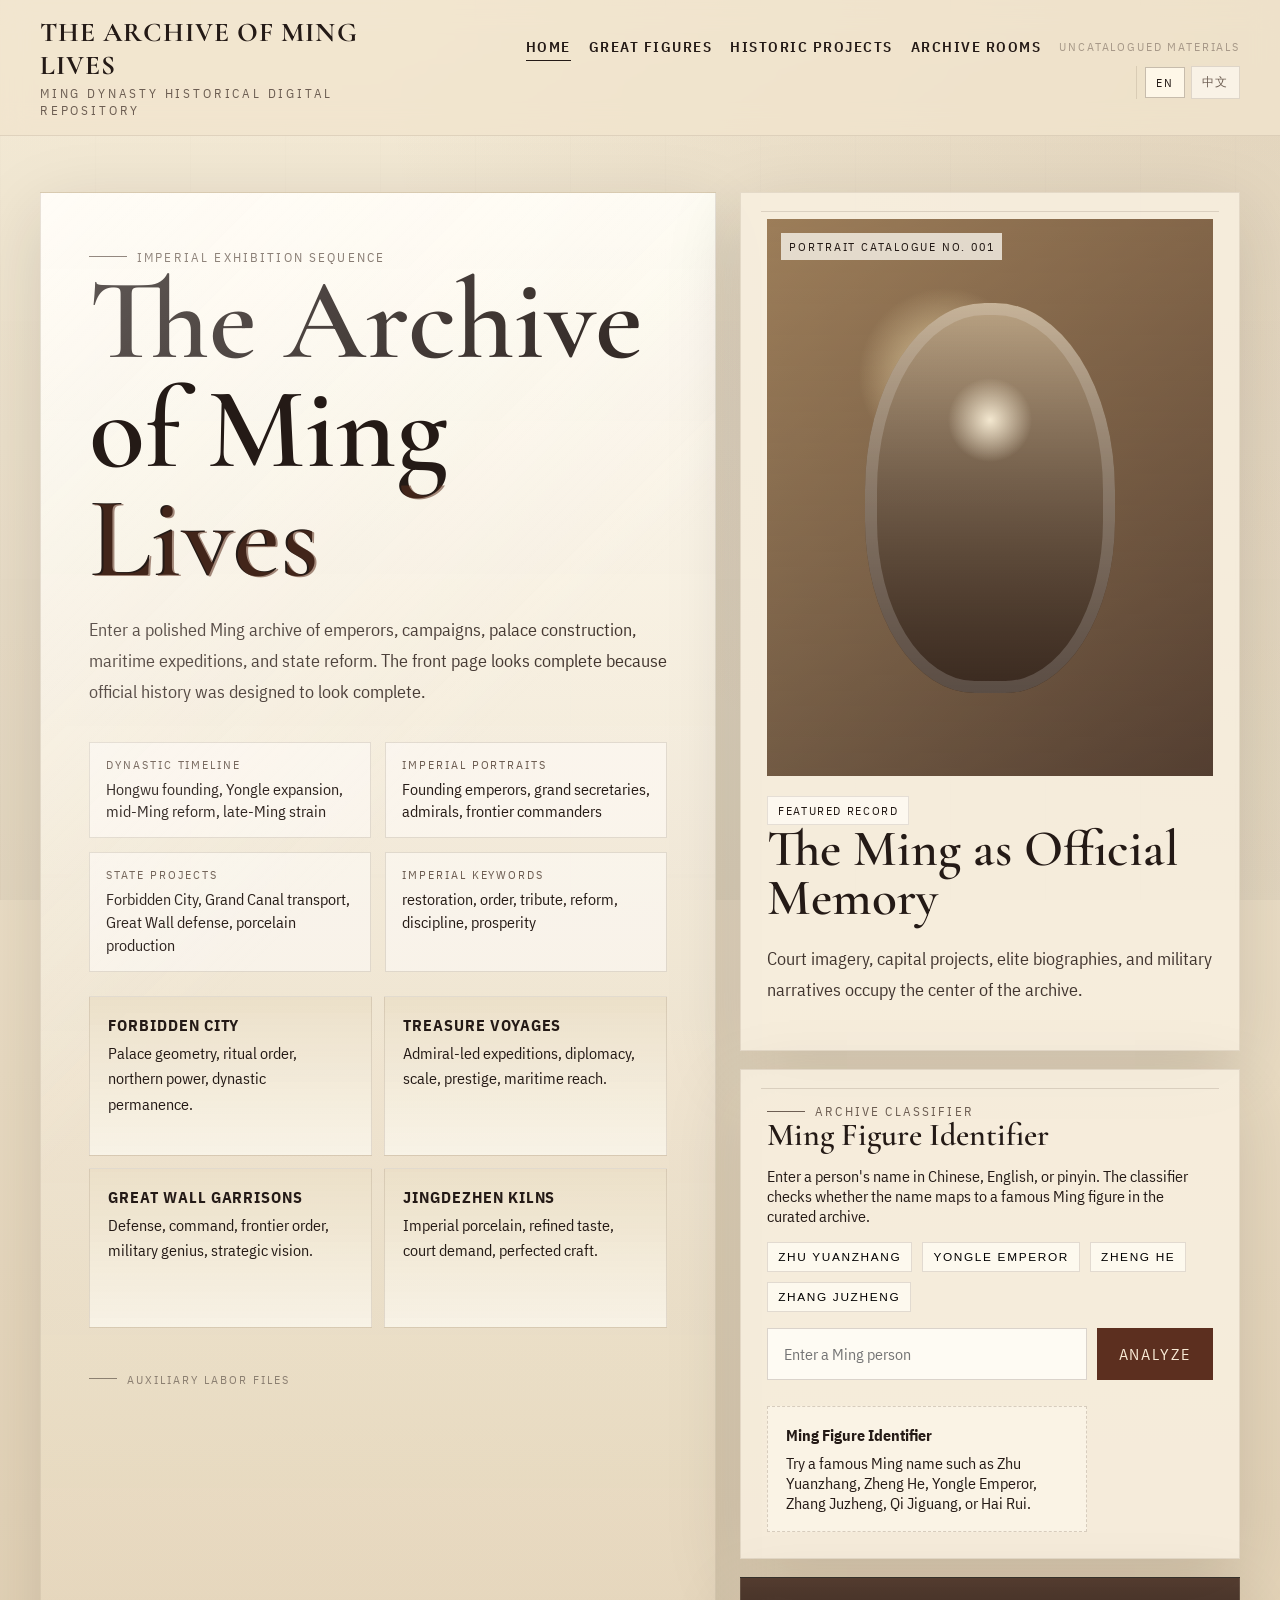
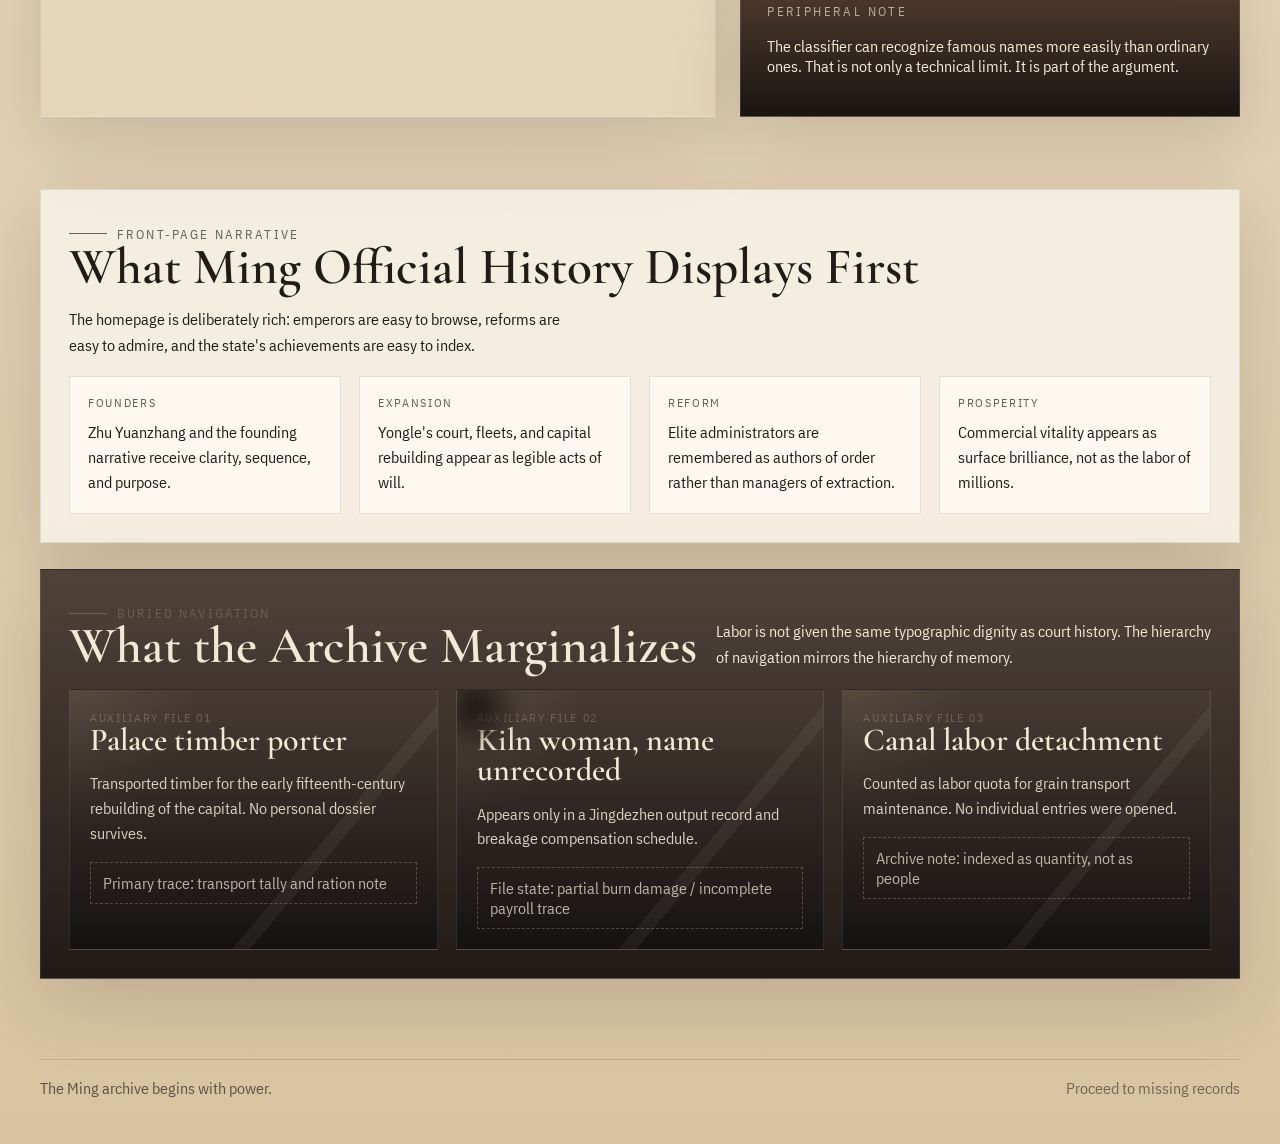
==== commit c5f5cdd8: "Refocus site on Ming archive and add figure classifier" ====
--- a/index.html
+++ b/index.html
@@ -3,28 +3,28 @@
   <head>
     <meta charset="UTF-8" />
     <meta name="viewport" content="width=device-width, initial-scale=1.0" />
-    <title>The Archive of Civilization</title>
+    <title>The Archive of Ming Lives</title>
     <meta
       name="description"
-      content="A five-page archival website contrasting elite historical narratives with fragmented records of anonymous labor."
+      content="A five-page archival website centered on Ming dynasty power, projects, and the missing records of ordinary labor."
     />
     <link rel="stylesheet" href="styles.css" />
     <script defer src="script.js"></script>
   </head>
-  <body data-page="index">
+  <body data-page="index" data-title-key="index.title" data-description-key="index.description">
     <div class="site-shell">
       <header class="topbar">
         <div class="topbar-inner">
           <a class="brand" href="index.html">
-            <span class="brand-mark" data-en="The Archive of Civilization" data-zh="文明档案馆">The Archive of Civilization</span>
-            <span class="brand-sub" data-en="National Historical Digital Repository" data-zh="国家历史数字档案馆">National Historical Digital Repository</span>
+            <span class="brand-mark" data-i18n="brand.title">The Archive of Ming Lives</span>
+            <span class="brand-sub" data-i18n="brand.subtitle">Ming Dynasty Historical Digital Repository</span>
           </a>
           <nav class="main-nav" aria-label="Main navigation">
-            <a class="is-primary" href="index.html" aria-current="page" data-en="Home" data-zh="首页">Home</a>
-            <a class="is-primary" href="figures.html" data-en="Great Figures" data-zh="伟人档案">Great Figures</a>
-            <a class="is-primary" href="projects.html" data-en="Historic Projects" data-zh="历史工程">Historic Projects</a>
-            <a class="is-primary" href="missing-records.html" data-en="Archive Rooms" data-zh="空白档案室">Archive Rooms</a>
-            <a class="is-buried" href="workers.html" data-en="Other Records" data-zh="其他记录">Other Records</a>
+            <a class="is-primary" href="index.html" aria-current="page" data-i18n="nav.home">Home</a>
+            <a class="is-primary" href="figures.html" data-i18n="nav.figures">Great Figures</a>
+            <a class="is-primary" href="projects.html" data-i18n="nav.projects">Historic Projects</a>
+            <a class="is-primary" href="missing-records.html" data-i18n="nav.missing">Archive Rooms</a>
+            <a class="is-buried" href="workers.html" data-i18n="nav.workers">Uncatalogued Materials</a>
             <div class="language-switcher" aria-label="Language switcher">
               <button type="button" data-lang="en">EN</button>
               <button type="button" data-lang="zh">中文</button>
@@ -35,99 +35,102 @@
 
       <section class="hero">
         <article class="hero-card">
-          <span class="eyebrow" data-en="Official exhibition sequence" data-zh="官方展陈顺序">Official exhibition sequence</span>
+          <span class="eyebrow" data-i18n="index.hero.eyebrow">Imperial exhibition sequence</span>
           <h1 class="display-title">
-            <span data-en="The Archive" data-zh="文明档案">The Archive</span>
+            <span data-i18n="index.hero.titleLine1">The Archive</span>
             <br />
-            <span class="glitch-line" data-alt="of Civilization" data-en="of Civilization" data-zh="馆藏系统">of Civilization</span>
+            <span class="glitch-line" data-alt="of Ming Lives" data-i18n="index.hero.titleLine2">of Ming Lives</span>
           </h1>
-          <p class="lead" data-en="Enter a polished national archive of dynasties, campaigns, decrees, ceremonies, and reforms. Its interface is precise, its categories authoritative, and its confidence almost complete." data-zh="进入一个被精心修饰的国家档案馆：王朝、战争、诏令、典礼与改革都被整齐展示。它的界面精确，分类权威，几乎显得无懈可击。">
-            Enter a polished national archive of dynasties, campaigns, decrees, ceremonies, and reforms.
-            Its interface is precise, its categories authoritative, and its confidence almost complete.
+          <p class="lead" data-i18n="index.hero.lead">
+            Enter a polished Ming archive of emperors, campaigns, palace construction, maritime expeditions, and state reform. The front page looks complete because official history was designed to look complete.
           </p>
+
           <div class="hero-grid" aria-label="Featured official records">
             <div class="summary-chip">
-              <span class="chip-label" data-en="Dynastic timeline" data-zh="王朝时间线">Dynastic timeline</span>
-              <span class="chip-value" data-en="Unified succession, restoration, prosperity, reform" data-zh="统一继承、复兴、中兴、改革">Unified succession, restoration, prosperity, reform</span>
-            </div>
-            <div class="summary-chip">
-              <span class="chip-label" data-en="Imperial portraiture" data-zh="帝王肖像">Imperial portraiture</span>
-              <span class="chip-value" data-en="Indexed, illuminated, and preserved in ceremonial order" data-zh="被编目、被装裱、按礼制秩序妥善保存">Indexed, illuminated, and preserved in ceremonial order</span>
-            </div>
-            <div class="summary-chip">
-              <span class="chip-label" data-en="Military campaigns" data-zh="军事战役">Military campaigns</span>
-              <span class="chip-value" data-en="Maps, banners, dispatches, victory notices, casualty totals" data-zh="战争地图、军旗、公文、捷报、伤亡统计">Maps, banners, dispatches, victory notices, casualty totals</span>
-            </div>
-            <div class="summary-chip">
-              <span class="chip-label" data-en="Architectural legacy" data-zh="建筑遗产">Architectural legacy</span>
-              <span class="chip-value" data-en="Palaces, canals, railways, halls of state, monuments" data-zh="宫殿、运河、铁路、礼制建筑、纪念碑">Palaces, canals, railways, halls of state, monuments</span>
+              <span class="chip-label" data-i18n="index.chip.1.label">Dynastic timeline</span>
+              <span class="chip-value" data-i18n="index.chip.1.value">Hongwu founding, Yongle expansion, mid-Ming reform, late-Ming strain</span>
+            </div>
+            <div class="summary-chip">
+              <span class="chip-label" data-i18n="index.chip.2.label">Imperial portraits</span>
+              <span class="chip-value" data-i18n="index.chip.2.value">Founding emperors, grand secretaries, admirals, frontier commanders</span>
+            </div>
+            <div class="summary-chip">
+              <span class="chip-label" data-i18n="index.chip.3.label">State projects</span>
+              <span class="chip-value" data-i18n="index.chip.3.value">Forbidden City, Grand Canal transport, Great Wall defense, porcelain production</span>
+            </div>
+            <div class="summary-chip">
+              <span class="chip-label" data-i18n="index.chip.4.label">Imperial keywords</span>
+              <span class="chip-value" data-i18n="index.chip.4.value">restoration, order, tribute, reform, discipline, prosperity</span>
             </div>
           </div>
 
           <div class="project-hover-board">
             <div class="hover-note">
-              <strong data-en="Palace Expansion" data-zh="宫殿扩建">Palace Expansion</strong>
-              <p data-en="Marble halls, ordered courtyards, inscriptions of renewal and dynastic stability." data-zh="大理石殿堂、整齐庭院，以及关于中兴与王朝稳定的铭文。">Marble halls, ordered courtyards, inscriptions of renewal and dynastic stability.</p>
-              <div class="annotation" data-en="Built by unnamed laborers." data-zh="由无名劳动者建成。">Built by unnamed laborers.</div>
-            </div>
-            <div class="hover-note">
-              <strong data-en="National Railway" data-zh="国家铁路">National Railway</strong>
-              <p data-en="Modernity, speed, territorial integration, the visible promise of a stronger state." data-zh="现代性、速度、疆域整合，以及一个更强国家的可见承诺。">Modernity, speed, territorial integration, the visible promise of a stronger state.</p>
-              <div class="annotation" data-en="Thousands laid the tracks; few were recorded." data-zh="成千上万人铺设了铁轨，但被记录下来的寥寥无几。">Thousands laid the tracks; few were recorded.</div>
-            </div>
-            <div class="hover-note">
-              <strong data-en="War Memorial" data-zh="战争纪念碑">War Memorial</strong>
-              <p data-en="Triumphal stone, command citations, strategic genius, official memory curated in bronze." data-zh="凯旋的石材、将领嘉奖、战略天才，以及被青铜固定下来的官方记忆。">Triumphal stone, command citations, strategic genius, official memory curated in bronze.</p>
-              <div class="annotation" data-en="The dead are counted. Most are not named." data-zh="死者被统计，但大多数没有名字。">The dead are counted. Most are not named.</div>
-            </div>
-            <div class="hover-note">
-              <strong data-en="Canal System" data-zh="运河系统">Canal System</strong>
-              <p data-en="Hydraulic mastery, trade efficiency, national integration, civilizational achievement." data-zh="水利治理、贸易效率、国家整合与所谓文明成就。">Hydraulic mastery, trade efficiency, national integration, civilizational achievement.</p>
-              <div class="annotation" data-en="The monument remained. The workers vanished into statistics." data-zh="工程留下了，工人则消失在统计数字里。">The monument remained. The workers vanished into statistics.</div>
-            </div>
-          </div>
-
-          <a class="subtle-entry" href="workers.html" data-en="Auxiliary Labor Files" data-zh="劳动辅助档案">Auxiliary Labor Files</a>
+              <strong data-i18n="index.note.1.title">Forbidden City</strong>
+              <p data-i18n="index.note.1.body">Palace geometry, ritual order, northern power, dynastic permanence.</p>
+              <div class="annotation" data-i18n="index.note.1.annotation">Built by unnamed craftsmen, carriers, and corvée laborers.</div>
+            </div>
+            <div class="hover-note">
+              <strong data-i18n="index.note.2.title">Treasure Voyages</strong>
+              <p data-i18n="index.note.2.body">Admiral-led expeditions, diplomacy, scale, prestige, maritime reach.</p>
+              <div class="annotation" data-i18n="index.note.2.annotation">Sailors and dock workers remain much less visible than the admiral.</div>
+            </div>
+            <div class="hover-note">
+              <strong data-i18n="index.note.3.title">Great Wall Garrisons</strong>
+              <p data-i18n="index.note.3.body">Defense, command, frontier order, military genius, strategic vision.</p>
+              <div class="annotation" data-i18n="index.note.3.annotation">The wall is famous. The labor drafts are not.</div>
+            </div>
+            <div class="hover-note">
+              <strong data-i18n="index.note.4.title">Jingdezhen Kilns</strong>
+              <p data-i18n="index.note.4.body">Imperial porcelain, refined taste, court demand, perfected craft.</p>
+              <div class="annotation" data-i18n="index.note.4.annotation">Kiln hands appear in quotas, breakage records, and tax schedules.</div>
+            </div>
+          </div>
+
+          <a class="subtle-entry" href="workers.html" data-i18n="index.subtleLink">Auxiliary Labor Files</a>
         </article>
 
         <aside class="hero-aside">
           <section class="authority-panel">
             <div class="authority-visual" aria-hidden="true"></div>
-            <span class="badge" data-en="Featured record" data-zh="精选档案">Featured record</span>
-            <h2 data-en="Age of Renewal" data-zh="中兴时代">Age of Renewal</h2>
-            <p class="lead" data-en="Court imagery, administrative order, and a language of greatness shape the official front page." data-zh="宫廷图像、行政秩序与“伟大时代”的语言，共同构成了官方首页。">
-              Court imagery, administrative order, and a language of greatness shape the official front page.
+            <span class="badge" data-i18n="index.authority.badge">Featured record</span>
+            <h2 data-i18n="index.authority.title">The Ming as Official Memory</h2>
+            <p class="lead" data-i18n="index.authority.body">
+              Court imagery, capital projects, elite biographies, and military narratives occupy the center of the archive.
             </p>
           </section>
 
           <section class="search-panel">
-            <span class="eyebrow" data-en="Catalogue search" data-zh="档案检索">Catalogue search</span>
-            <h3 data-en="Indexed memory" data-zh="被索引的记忆">Indexed memory</h3>
-            <p data-en="Search terms reveal what the archive has already decided is worth preserving." data-zh="检索词本身会暴露这个档案系统早已决定什么值得被保存。">Search terms reveal what the archive has already decided is worth preserving.</p>
+            <span class="eyebrow" data-i18n="index.search.eyebrow">Archive classifier</span>
+            <h3 data-i18n="index.search.title">Ming Figure Identifier</h3>
+            <p data-i18n="index.search.body">
+              Enter a person's name in Chinese, English, or pinyin. The classifier checks whether the name maps to a famous Ming figure in the curated archive.
+            </p>
 
             <div class="tag-row" aria-label="Sample search terms">
-              <button class="search-tag" type="button" data-fill="emperor">emperor</button>
-              <button class="search-tag" type="button" data-fill="dynasty">dynasty</button>
-              <button class="search-tag" type="button" data-fill="worker">worker</button>
-              <button class="search-tag" type="button" data-fill="maid">maid</button>
-            </div>
-
-            <form class="search-bar" data-archive-search>
-              <input type="text" name="query" placeholder="Search by rank, office, labor, or class" data-en-placeholder="Search by rank, office, labor, or class" data-zh-placeholder="按身份、官职、劳动或阶层检索" />
-              <button type="submit" data-en="Search" data-zh="检索">Search</button>
-              <div class="search-feedback" data-search-output>
-                <strong>Search the catalogue</strong>
-                <span>Terms like <em>emperor</em> retrieve dense records. Terms like <em>worker</em> return the archive's silence.</span>
-              </div>
+              <button class="search-tag" type="button" data-fill-en="Zhu Yuanzhang" data-fill-zh="朱元璋" data-i18n="index.search.tag.1">Zhu Yuanzhang</button>
+              <button class="search-tag" type="button" data-fill-en="Yongle Emperor" data-fill-zh="永乐帝" data-i18n="index.search.tag.2">Yongle Emperor</button>
+              <button class="search-tag" type="button" data-fill-en="Zheng He" data-fill-zh="郑和" data-i18n="index.search.tag.3">Zheng He</button>
+              <button class="search-tag" type="button" data-fill-en="Zhang Juzheng" data-fill-zh="张居正" data-i18n="index.search.tag.4">Zhang Juzheng</button>
+            </div>
+
+            <form class="search-bar" data-ming-search>
+              <input
+                type="text"
+                name="query"
+                data-i18n-placeholder="index.search.placeholder"
+                placeholder="Enter a Ming person"
+              />
+              <button type="submit" data-i18n="index.search.button">Analyze</button>
+              <div class="search-feedback" data-search-output></div>
               <div class="search-results" data-search-results></div>
             </form>
           </section>
 
           <section class="notice-panel">
-            <small data-en="Peripheral note" data-zh="边缘备注">Peripheral note</small>
-            <p data-en="A complete archive is often a complete archive of power. Absence is not always a missing fact; sometimes it is a designed condition." data-zh="一个“完整”的档案馆，往往只是权力的完整档案。空白并不总是事实缺失，它有时是被制造出来的状态。">
-              A complete archive is often a complete archive of power. Absence is not always a missing fact;
-              sometimes it is a designed condition.
+            <small data-i18n="index.notice.label">Peripheral note</small>
+            <p data-i18n="index.notice.body">
+              The classifier can recognize famous names more easily than ordinary ones. That is not only a technical limit. It is part of the argument.
             </p>
           </section>
         </aside>
@@ -137,31 +140,30 @@
         <section class="section-block">
           <div class="section-head">
             <div>
-              <span class="eyebrow" data-en="Front-page narrative" data-zh="首页叙事">Front-page narrative</span>
-              <h2 data-en="What Official History Displays First" data-zh="官方历史最先展示什么">What Official History Displays First</h2>
-            </div>
-            <p data-en="The site deliberately begins with visual abundance: power is easy to browse, easy to admire, and richly indexed." data-zh="这个网站刻意从视觉丰盛开始：权力更容易被浏览，更容易被赞美，也更容易被充分索引。">
-              The site deliberately begins with visual abundance: power is easy to browse, easy to admire,
-              and richly indexed.
+              <span class="eyebrow" data-i18n="index.section1.eyebrow">Front-page narrative</span>
+              <h2 data-i18n="index.section1.title">What Ming Official History Displays First</h2>
+            </div>
+            <p data-i18n="index.section1.body">
+              The homepage is deliberately rich: emperors are easy to browse, reforms are easy to admire, and the state's achievements are easy to index.
             </p>
           </div>
 
           <div class="timeline">
             <article class="timeline-item">
-              <time data-en="Portraits" data-zh="肖像">Portraits</time>
-              <p data-en="Monarchs, ministers, reformers, commanders rendered as complete and legible subjects." data-zh="君主、重臣、改革者、将领都以完整而清晰的主体形象出现。">Monarchs, ministers, reformers, commanders rendered as complete and legible subjects.</p>
-            </article>
-            <article class="timeline-item">
-              <time data-en="Wars" data-zh="战争">Wars</time>
-              <p data-en="Campaign maps and directives elevate strategy while flattening the ordinary dead into totals." data-zh="战役地图和作战命令抬高了战略，而把普通死者压缩成了数字。">Campaign maps and directives elevate strategy while flattening the ordinary dead into totals.</p>
-            </article>
-            <article class="timeline-item">
-              <time data-en="Reforms" data-zh="改革">Reforms</time>
-              <p data-en="Policy as authored vision, detached from the labor required to execute it." data-zh="政策被写成某位人物的远见，而非无数执行劳动的集合。">Policy as authored vision, detached from the labor required to execute it.</p>
-            </article>
-            <article class="timeline-item">
-              <time data-en="Prosperity" data-zh="盛世">Prosperity</time>
-              <p data-en="&quot;Golden ages&quot; appear as finished surfaces, not as extraction, discipline, and work." data-zh="“盛世”只作为完成后的表面出现，而不是作为抽取、规训与劳动的结果出现。">&quot;Golden ages&quot; appear as finished surfaces, not as extraction, discipline, and work.</p>
+              <time data-i18n="index.timeline.1.label">Founders</time>
+              <p data-i18n="index.timeline.1.body">Zhu Yuanzhang and the founding narrative receive clarity, sequence, and purpose.</p>
+            </article>
+            <article class="timeline-item">
+              <time data-i18n="index.timeline.2.label">Expansion</time>
+              <p data-i18n="index.timeline.2.body">Yongle's court, fleets, and capital rebuilding appear as legible acts of will.</p>
+            </article>
+            <article class="timeline-item">
+              <time data-i18n="index.timeline.3.label">Reform</time>
+              <p data-i18n="index.timeline.3.body">Elite administrators are remembered as authors of order rather than managers of extraction.</p>
+            </article>
+            <article class="timeline-item">
+              <time data-i18n="index.timeline.4.label">Prosperity</time>
+              <p data-i18n="index.timeline.4.body">Commercial vitality appears as surface brilliance, not as the labor of millions.</p>
             </article>
           </div>
         </section>
@@ -169,33 +171,32 @@
         <section class="section-block is-dark">
           <div class="section-head">
             <div>
-              <span class="eyebrow" data-en="Buried navigation" data-zh="被埋藏的导航">Buried navigation</span>
-              <h2 data-en="What The Interface Marginalizes" data-zh="这个界面把什么边缘化了">What The Interface Marginalizes</h2>
-            </div>
-            <p data-en="Labor does not appear as a proud category here. It is hidden behind secondary wording, smaller type, and an almost apologetic link." data-zh="劳动并不会以一个自豪的类别出现。它被藏在次级措辞、更小的字号和一个近乎羞怯的链接后面。">
-              Labor does not appear as a proud category here. It is hidden behind secondary wording,
-              smaller type, and an almost apologetic link.
+              <span class="eyebrow" data-i18n="index.section2.eyebrow">Buried navigation</span>
+              <h2 data-i18n="index.section2.title">What the Archive Marginalizes</h2>
+            </div>
+            <p data-i18n="index.section2.body">
+              Labor is not given the same typographic dignity as court history. The hierarchy of navigation mirrors the hierarchy of memory.
             </p>
           </div>
 
           <div class="record-grid">
             <article class="worker-record">
-              <span class="mini-label" data-en="Auxiliary file 01" data-zh="辅助档案 01">Auxiliary file 01</span>
-              <h3 data-en="Worker No. 2041" data-zh="工人编号 2041">Worker No. 2041</h3>
-              <p data-en="Helped transport stone for a palace expansion. No personal record survives." data-zh="曾参与宫殿扩建所需石料运输。没有个人记录保存下来。">Helped transport stone for a palace expansion. No personal record survives.</p>
-              <div class="status-strip" data-en="Primary trace: quarry delivery ledger fragment" data-zh="主要痕迹：采石场运送账册残片">Primary trace: quarry delivery ledger fragment</div>
+              <span class="mini-label" data-i18n="index.record.1.label">Auxiliary file 01</span>
+              <h3 data-i18n="index.record.1.title">Palace timber porter</h3>
+              <p data-i18n="index.record.1.body">Transported timber for the early fifteenth-century rebuilding of the capital. No personal dossier survives.</p>
+              <div class="status-strip" data-i18n="index.record.1.status">Primary trace: transport tally and ration note</div>
             </article>
             <article class="worker-record is-burned">
-              <span class="mini-label" data-en="Auxiliary file 02" data-zh="辅助档案 02">Auxiliary file 02</span>
-              <h3 data-en="Female Textile Worker" data-zh="女性纺织工">Female Textile Worker</h3>
-              <p data-en="Referenced in factory output statistics only. Name unrecorded." data-zh="仅在工厂产量统计中被提及。姓名未记录。">Referenced in factory output statistics only. Name unrecorded.</p>
-              <div class="status-strip" data-en="File state: partial burn damage / ink bleed" data-zh="档案状态：局部烧损 / 墨迹晕染">File state: partial burn damage / ink bleed</div>
+              <span class="mini-label" data-i18n="index.record.2.label">Auxiliary file 02</span>
+              <h3 data-i18n="index.record.2.title">Kiln woman, name unrecorded</h3>
+              <p data-i18n="index.record.2.body">Appears only in a Jingdezhen output record and breakage compensation schedule.</p>
+              <div class="status-strip" data-i18n="index.record.2.status">File state: partial burn damage / incomplete payroll trace</div>
             </article>
             <article class="worker-record">
-              <span class="mini-label" data-en="Auxiliary file 03" data-zh="辅助档案 03">Auxiliary file 03</span>
-              <h3 data-en="Port Labor Group" data-zh="港口劳工组">Port Labor Group</h3>
-              <p data-en="Recorded as 118 bodies available for wartime loading. No individual entry opened." data-zh="在战时装运记录中仅作为“可用劳动力 118 人”出现，没有任何个人条目。">Recorded as 118 bodies available for wartime loading. No individual entry opened.</p>
-              <div class="status-strip" data-en="Access note: not indexed by person" data-zh="访问注记：未按个人建立索引">Access note: not indexed by person</div>
+              <span class="mini-label" data-i18n="index.record.3.label">Auxiliary file 03</span>
+              <h3 data-i18n="index.record.3.title">Canal labor detachment</h3>
+              <p data-i18n="index.record.3.body">Counted as labor quota for grain transport maintenance. No individual entries were opened.</p>
+              <div class="status-strip" data-i18n="index.record.3.status">Archive note: indexed as quantity, not as people</div>
             </article>
           </div>
         </section>
@@ -203,8 +204,8 @@
 
       <footer class="footer">
         <div class="footer-line">
-          <span data-en="The Archive of Civilization" data-zh="文明档案馆">The Archive of Civilization</span>
-          <a class="muted-link" href="missing-records.html" data-en="Proceed to missing records" data-zh="进入空白档案室">Proceed to missing records</a>
+          <span data-i18n="footer.index.left">The Ming archive begins with power.</span>
+          <a class="muted-link" href="missing-records.html" data-i18n="footer.index.right">Proceed to missing records</a>
         </div>
       </footer>
     </div>
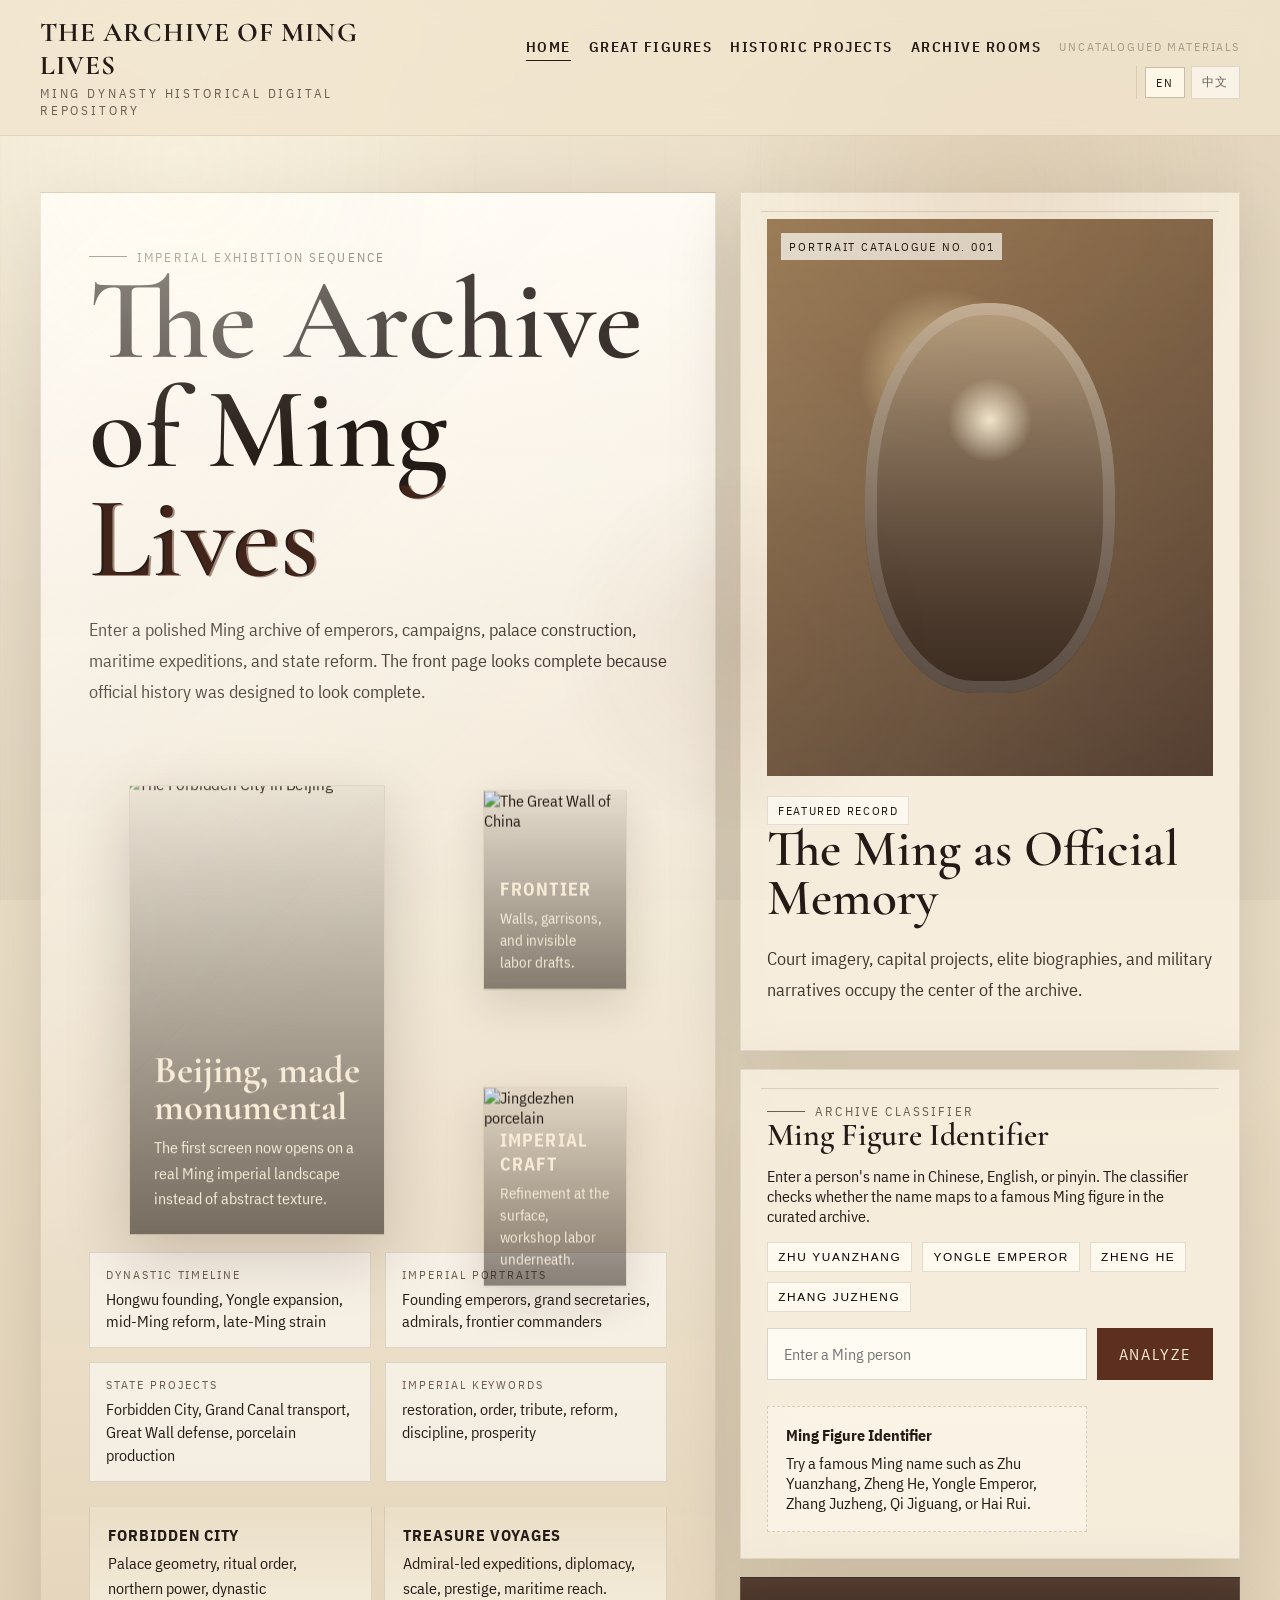
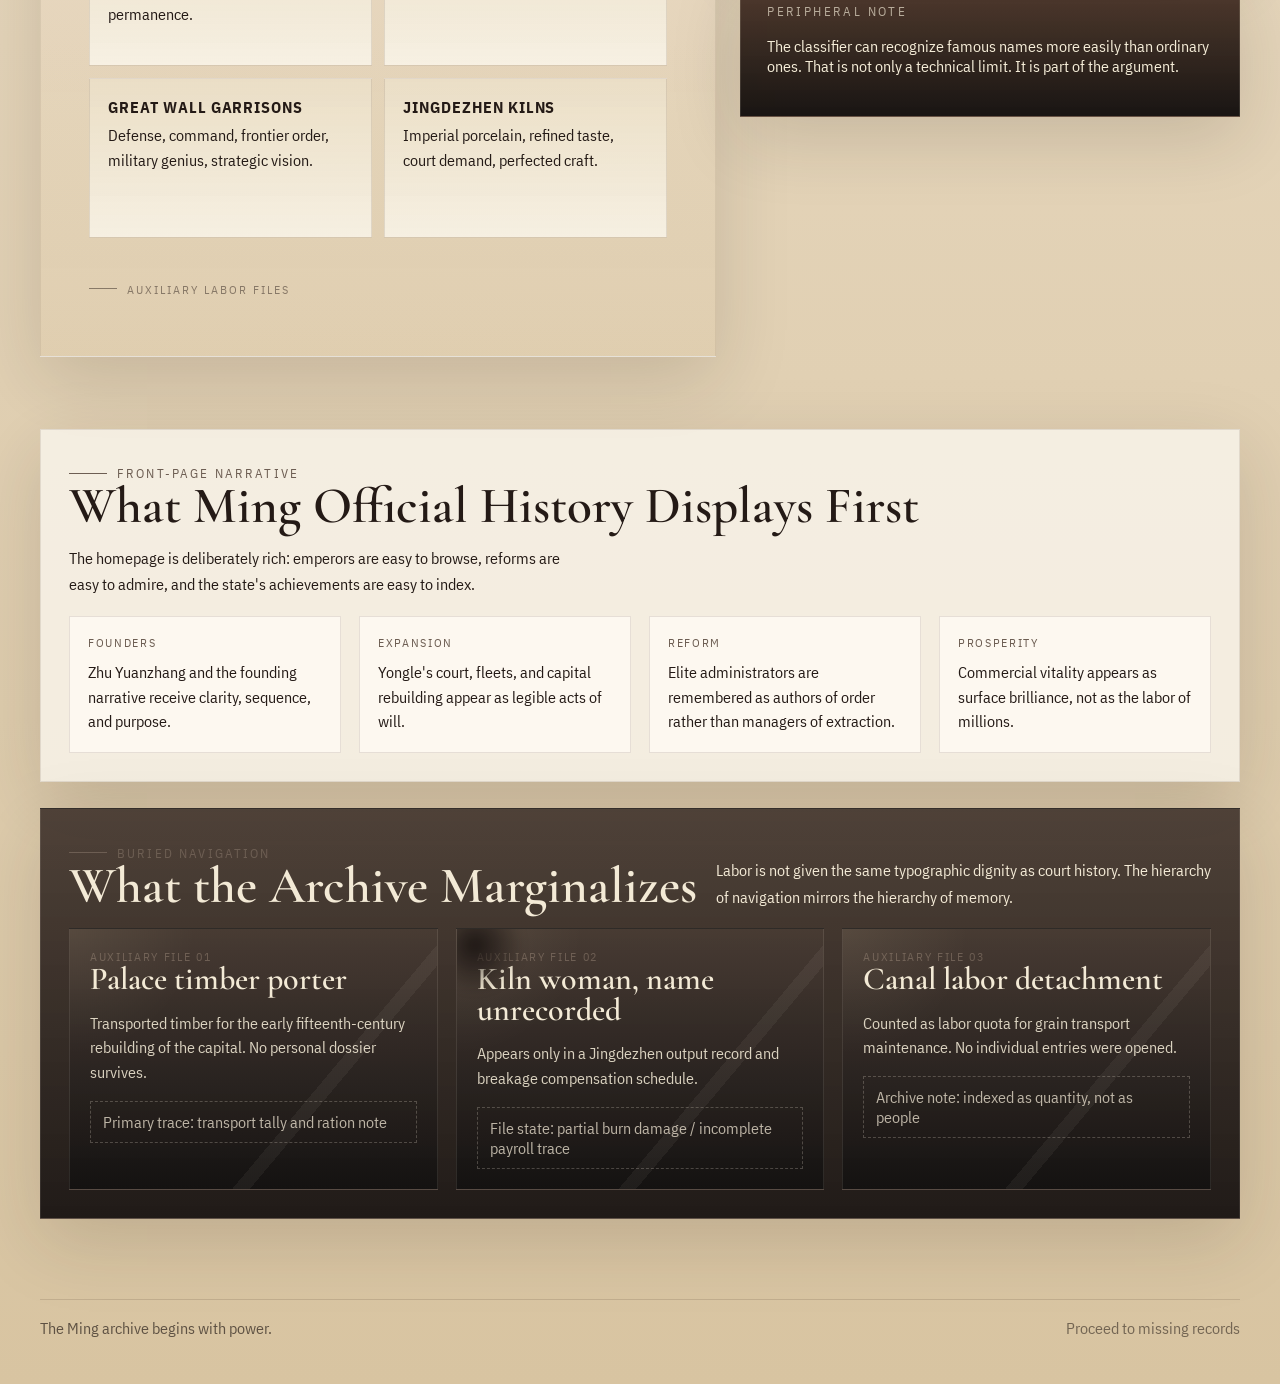
==== commit 1919cb67: "Add cinematic visuals and Wikimedia image assets" ====
--- a/index.html
+++ b/index.html
@@ -34,7 +34,7 @@
       </header>
 
       <section class="hero">
-        <article class="hero-card">
+        <article class="hero-card is-cinematic reveal-on-scroll">
           <span class="eyebrow" data-i18n="index.hero.eyebrow">Imperial exhibition sequence</span>
           <h1 class="display-title">
             <span data-i18n="index.hero.titleLine1">The Archive</span>
@@ -44,6 +44,44 @@
           <p class="lead" data-i18n="index.hero.lead">
             Enter a polished Ming archive of emperors, campaigns, palace construction, maritime expeditions, and state reform. The front page looks complete because official history was designed to look complete.
           </p>
+
+          <div class="hero-stage">
+            <figure class="hero-stage-primary" data-parallax="0.06">
+              <img
+                src="https://commons.wikimedia.org/wiki/Special:FilePath/Forbidden%20City%20(54449211506).jpg"
+                alt="The Forbidden City in Beijing"
+                loading="eager"
+              />
+              <figcaption class="hero-stage-caption">
+                <strong>Beijing, made monumental</strong>
+                <span>The first screen now opens on a real Ming imperial landscape instead of abstract texture.</span>
+              </figcaption>
+            </figure>
+            <div class="hero-stage-side">
+              <figure class="hero-thumb" data-parallax="0.09">
+                <img
+                  src="https://commons.wikimedia.org/wiki/Special:FilePath/Public%20Domain%20Great%20Wall,%20China%20(040226-N-5295B-020%20DOD)%20(1861110950).jpg"
+                  alt="The Great Wall of China"
+                  loading="lazy"
+                />
+                <figcaption class="hero-thumb-label">
+                  <strong>Frontier</strong>
+                  <span>Walls, garrisons, and invisible labor drafts.</span>
+                </figcaption>
+              </figure>
+              <figure class="hero-thumb" data-parallax="0.12">
+                <img
+                  src="https://commons.wikimedia.org/wiki/Special:FilePath/Jingdezhen%20Porcelain%20(10180352655).jpg"
+                  alt="Jingdezhen porcelain"
+                  loading="lazy"
+                />
+                <figcaption class="hero-thumb-label">
+                  <strong>Imperial craft</strong>
+                  <span>Refinement at the surface, workshop labor underneath.</span>
+                </figcaption>
+              </figure>
+            </div>
+          </div>
 
           <div class="hero-grid" aria-label="Featured official records">
             <div class="summary-chip">
@@ -137,7 +175,7 @@
       </section>
 
       <main class="main-content">
-        <section class="section-block">
+        <section class="section-block reveal-on-scroll" style="--reveal-delay: 80ms;">
           <div class="section-head">
             <div>
               <span class="eyebrow" data-i18n="index.section1.eyebrow">Front-page narrative</span>
@@ -168,7 +206,7 @@
           </div>
         </section>
 
-        <section class="section-block is-dark">
+        <section class="section-block is-dark reveal-on-scroll" style="--reveal-delay: 140ms;">
           <div class="section-head">
             <div>
               <span class="eyebrow" data-i18n="index.section2.eyebrow">Buried navigation</span>
--- a/styles.css
+++ b/styles.css
@@ -29,6 +29,7 @@
     radial-gradient(circle at top right, rgba(132, 91, 49, 0.15), transparent 30%),
     linear-gradient(180deg, #f5ecd8 0%, #e4d4b9 55%, #d8c4a1 100%);
   font-family: "IBM Plex Sans Condensed", "Arial Narrow", sans-serif;
+  overflow-x: hidden;
 }
 
 body::before {
@@ -49,6 +50,19 @@
   opacity: 0.45;
 }
 
+body::after {
+  content: "";
+  position: fixed;
+  inset: 0;
+  pointer-events: none;
+  background:
+    radial-gradient(circle at 14% 18%, rgba(255, 250, 235, 0.5), transparent 24%),
+    radial-gradient(circle at 78% 22%, rgba(157, 107, 54, 0.12), transparent 22%),
+    radial-gradient(circle at 58% 72%, rgba(90, 45, 20, 0.08), transparent 20%);
+  animation: ambientDrift 16s ease-in-out infinite alternate;
+  opacity: 0.85;
+}
+
 a {
   color: inherit;
 }
@@ -207,6 +221,12 @@
   padding: 48px;
 }
 
+.hero-card.is-cinematic {
+  background:
+    linear-gradient(180deg, rgba(255, 251, 244, 0.96), rgba(232, 215, 185, 0.92)),
+    radial-gradient(circle at top left, rgba(154, 99, 54, 0.12), transparent 34%);
+}
+
 .hero-card::before,
 .page-hero-card::before {
   content: "";
@@ -271,6 +291,115 @@
   color: #423630;
 }
 
+.hero-stage {
+  display: grid;
+  grid-template-columns: 1.2fr 0.8fr;
+  gap: 18px;
+  margin-top: 28px;
+}
+
+.hero-stage-primary {
+  position: relative;
+  min-height: 420px;
+  overflow: hidden;
+  border: 1px solid rgba(66, 45, 26, 0.12);
+  box-shadow: 0 20px 60px rgba(39, 24, 16, 0.18);
+}
+
+.hero-stage-primary img {
+  width: 100%;
+  height: 100%;
+  object-fit: cover;
+  transform: scale(1.06);
+  animation: slowZoom 14s ease-in-out infinite alternate;
+}
+
+.hero-stage-primary::after {
+  content: "";
+  position: absolute;
+  inset: 0;
+  background:
+    linear-gradient(180deg, rgba(23, 16, 11, 0.05), rgba(23, 16, 11, 0.55)),
+    linear-gradient(135deg, rgba(255, 244, 224, 0.2), transparent 50%);
+}
+
+.hero-stage-caption {
+  position: absolute;
+  left: 24px;
+  right: 24px;
+  bottom: 22px;
+  z-index: 1;
+  color: #f8ecd8;
+}
+
+.hero-stage-caption strong {
+  display: block;
+  font-size: clamp(1.8rem, 3vw, 2.8rem);
+  line-height: 0.95;
+  font-family: "Cormorant Garamond", Georgia, serif;
+}
+
+.hero-stage-caption span {
+  display: block;
+  margin-top: 10px;
+  max-width: 36ch;
+  line-height: 1.6;
+}
+
+.hero-stage-side {
+  display: grid;
+  gap: 18px;
+}
+
+.hero-thumb {
+  position: relative;
+  min-height: 200px;
+  overflow: hidden;
+  border: 1px solid rgba(66, 45, 26, 0.12);
+  box-shadow: 0 16px 40px rgba(39, 24, 16, 0.12);
+}
+
+.hero-thumb img {
+  width: 100%;
+  height: 100%;
+  object-fit: cover;
+  transition: transform 300ms ease;
+}
+
+.hero-thumb:hover img {
+  transform: scale(1.06);
+}
+
+.hero-thumb::after {
+  content: "";
+  position: absolute;
+  inset: 0;
+  background: linear-gradient(180deg, rgba(27, 18, 12, 0.06), rgba(27, 18, 12, 0.5));
+}
+
+.hero-thumb-label {
+  position: absolute;
+  left: 16px;
+  right: 16px;
+  bottom: 16px;
+  z-index: 1;
+  color: #f8ecd8;
+}
+
+.hero-thumb-label strong {
+  display: block;
+  font-size: 1.15rem;
+  letter-spacing: 0.06em;
+  text-transform: uppercase;
+}
+
+.hero-thumb-label span {
+  display: block;
+  margin-top: 6px;
+  font-size: 0.95rem;
+  line-height: 1.45;
+}
+
 .hero-grid {
   display: grid;
   grid-template-columns: repeat(2, minmax(0, 1fr));
@@ -522,22 +651,35 @@
 
 .figure-portrait {
   aspect-ratio: 4 / 5;
-  background:
-    linear-gradient(180deg, rgba(82, 56, 43, 0.2), rgba(21, 17, 14, 0.15)),
-    linear-gradient(135deg, #cfb79b, #856349);
   position: relative;
   overflow: hidden;
+  border: 1px solid rgba(66, 45, 26, 0.1);
+  background: linear-gradient(135deg, #cfb79b, #856349);
+}
+
+.figure-portrait img {
+  width: 100%;
+  height: 100%;
+  object-fit: cover;
+  transition: transform 360ms ease;
+}
+
+.figure-card:hover .figure-portrait img {
+  transform: scale(1.045);
 }
 
 .figure-portrait::after {
   content: "";
   position: absolute;
-  inset: 16% 24%;
-  border-radius: 48% 48% 44% 44%;
-  background:
-    radial-gradient(circle at 50% 28%, rgba(255, 245, 223, 0.88), transparent 15%),
-    linear-gradient(180deg, rgba(24, 17, 14, 0.18), rgba(24, 17, 14, 0.62)),
-    linear-gradient(180deg, #e2c8a5, #74553e);
+  inset: 0;
+  background:
+    linear-gradient(180deg, rgba(17, 12, 9, 0), rgba(17, 12, 9, 0.12)),
+    linear-gradient(135deg, rgba(255, 245, 223, 0.16), transparent 42%);
+}
+
+.figure-portrait.is-artifact img {
+  object-fit: cover;
+  filter: saturate(0.9) contrast(1.03);
 }
 
 .figure-card blockquote {
@@ -547,6 +689,14 @@
   font-family: "Cormorant Garamond", Georgia, serif;
   font-size: 1.2rem;
   line-height: 1.45;
+}
+
+.figure-credit {
+  margin: -6px 0 0;
+  font-size: 0.74rem;
+  letter-spacing: 0.08em;
+  text-transform: uppercase;
+  color: var(--muted);
 }
 
 .meta-list {
@@ -846,6 +996,40 @@
   font-size: 0.72rem;
 }
 
+.reveal-on-scroll {
+  opacity: 0;
+  transform: translateY(28px);
+  transition: opacity 700ms ease, transform 700ms ease;
+  transition-delay: var(--reveal-delay, 0ms);
+}
+
+.reveal-on-scroll.is-visible {
+  opacity: 1;
+  transform: translateY(0);
+}
+
+[data-parallax] {
+  will-change: transform;
+}
+
+@keyframes ambientDrift {
+  from {
+    transform: translate3d(0, 0, 0) scale(1);
+  }
+  to {
+    transform: translate3d(0, -14px, 0) scale(1.03);
+  }
+}
+
+@keyframes slowZoom {
+  from {
+    transform: scale(1.04) translate3d(0, 0, 0);
+  }
+  to {
+    transform: scale(1.12) translate3d(0, -10px, 0);
+  }
+}
+
 @media (max-width: 980px) {
   .hero,
   .timeline,
@@ -865,6 +1049,10 @@
     min-height: auto;
     padding: 34px 24px;
   }
+
+  .hero-stage {
+    grid-template-columns: 1fr;
+  }
 }
 
 @media (max-width: 720px) {
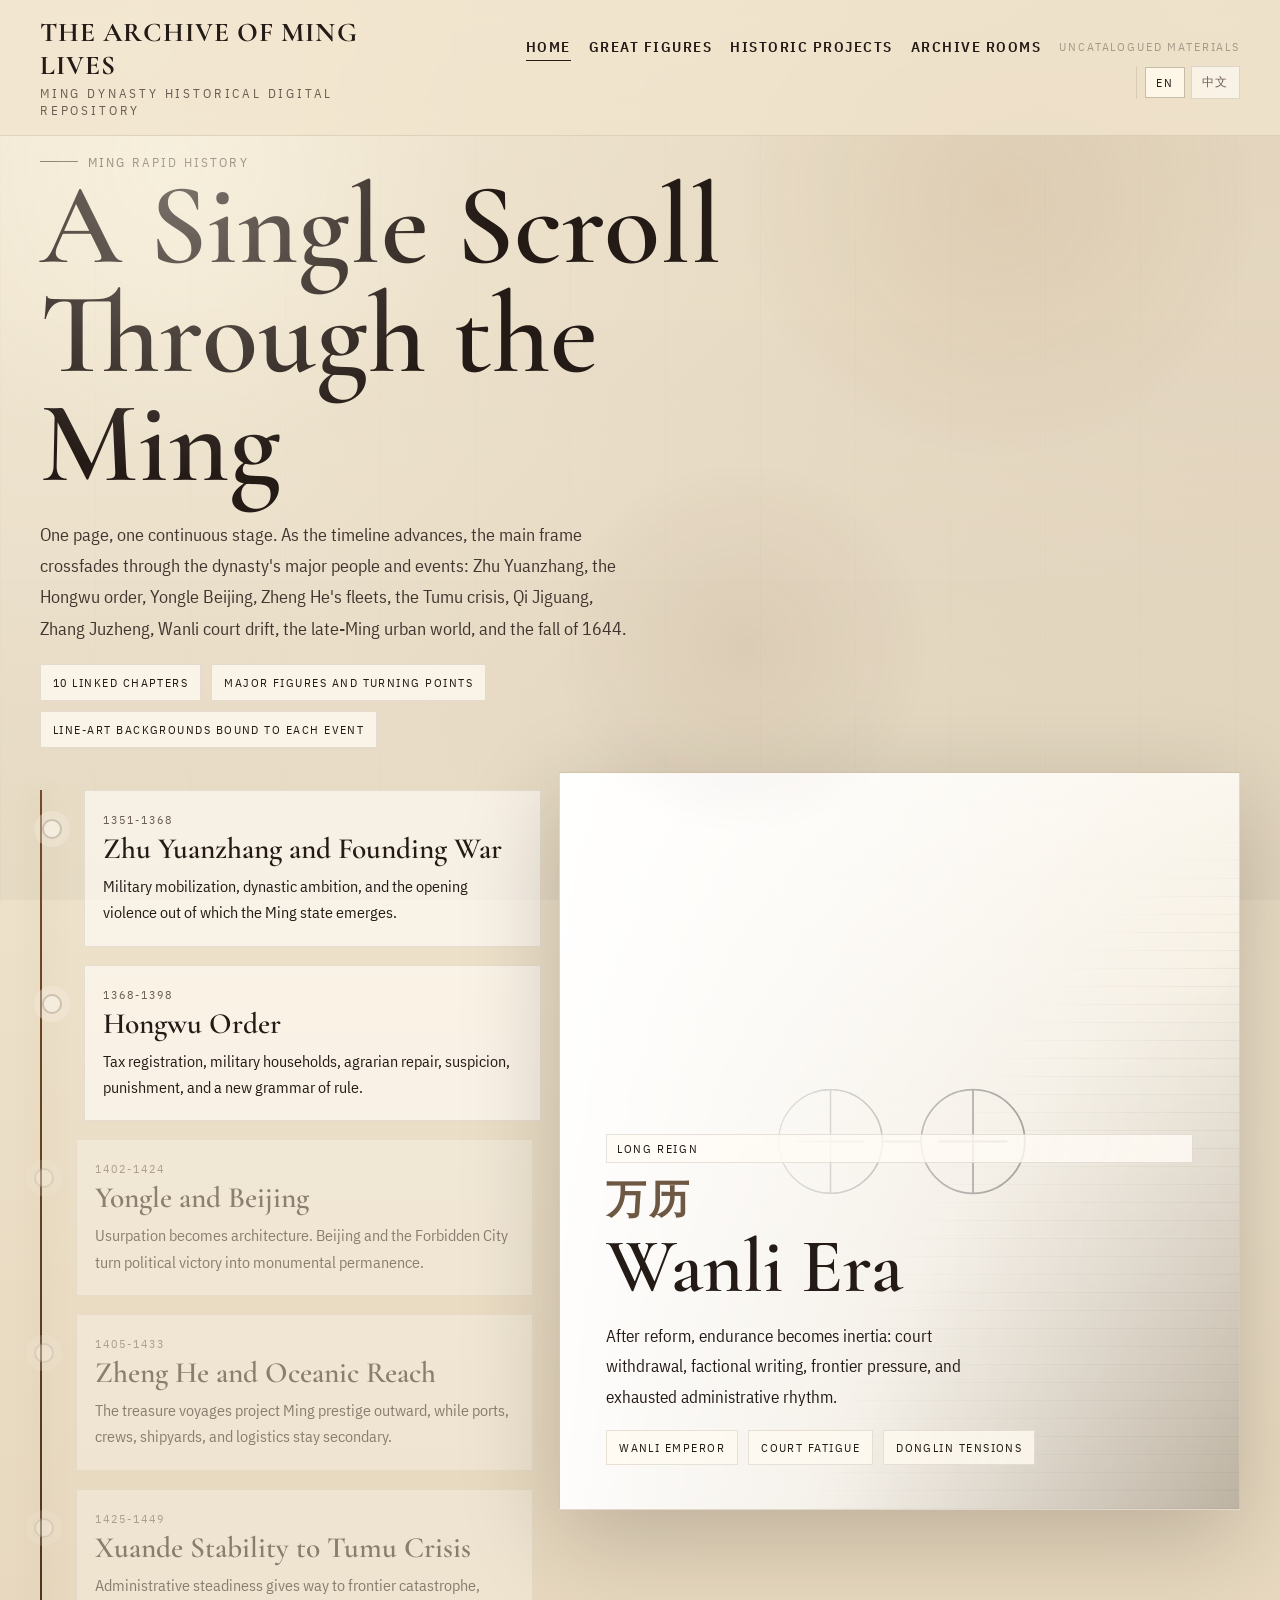
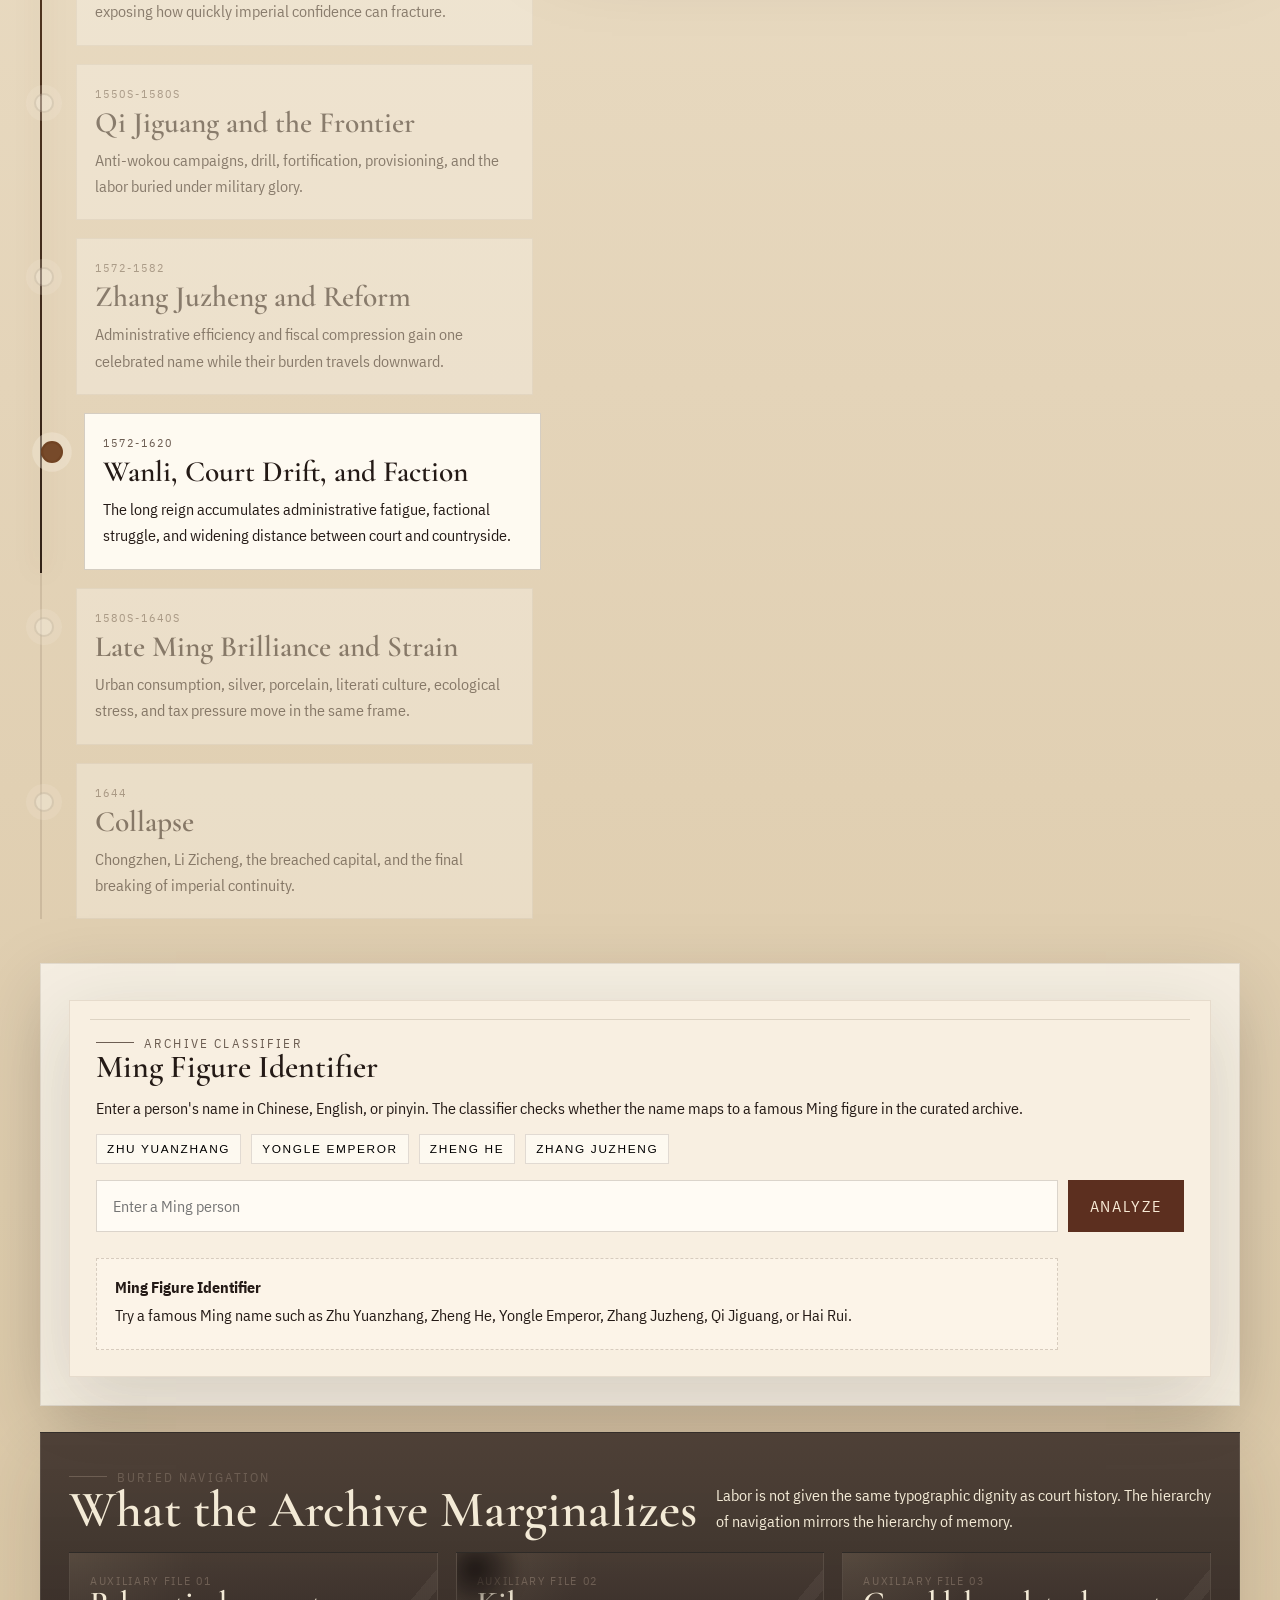
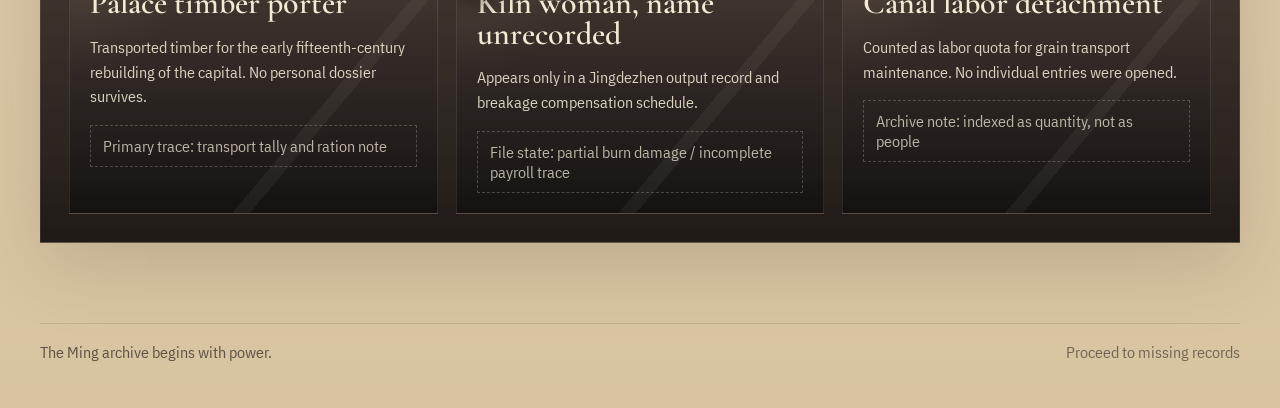
==== commit cf121967: "Redesign Ming homepage timeline" ====
--- a/index.html
+++ b/index.html
@@ -27,118 +27,242 @@
             <a class="is-buried" href="workers.html" data-i18n="nav.workers">Uncatalogued Materials</a>
             <div class="language-switcher" aria-label="Language switcher">
               <button type="button" data-lang="en">EN</button>
-              <button type="button" data-lang="zh">中文</button>
+              <button type="button" data-lang="zh">&#20013;&#25991;</button>
             </div>
           </nav>
         </div>
       </header>
 
-      <section class="hero">
-        <article class="hero-card is-cinematic reveal-on-scroll">
-          <span class="eyebrow" data-i18n="index.hero.eyebrow">Imperial exhibition sequence</span>
-          <h1 class="display-title">
-            <span data-i18n="index.hero.titleLine1">The Archive</span>
-            <br />
-            <span class="glitch-line" data-alt="of Ming Lives" data-i18n="index.hero.titleLine2">of Ming Lives</span>
-          </h1>
-          <p class="lead" data-i18n="index.hero.lead">
-            Enter a polished Ming archive of emperors, campaigns, palace construction, maritime expeditions, and state reform. The front page looks complete because official history was designed to look complete.
-          </p>
-
-          <div class="hero-stage">
-            <figure class="hero-stage-primary" data-parallax="0.06">
-              <img
-                src="https://commons.wikimedia.org/wiki/Special:FilePath/Forbidden%20City%20(54449211506).jpg"
-                alt="The Forbidden City in Beijing"
-                loading="eager"
-              />
-              <figcaption class="hero-stage-caption">
-                <strong>Beijing, made monumental</strong>
-                <span>The first screen now opens on a real Ming imperial landscape instead of abstract texture.</span>
-              </figcaption>
-            </figure>
-            <div class="hero-stage-side">
-              <figure class="hero-thumb" data-parallax="0.09">
-                <img
-                  src="https://commons.wikimedia.org/wiki/Special:FilePath/Public%20Domain%20Great%20Wall,%20China%20(040226-N-5295B-020%20DOD)%20(1861110950).jpg"
-                  alt="The Great Wall of China"
-                  loading="lazy"
-                />
-                <figcaption class="hero-thumb-label">
-                  <strong>Frontier</strong>
-                  <span>Walls, garrisons, and invisible labor drafts.</span>
-                </figcaption>
-              </figure>
-              <figure class="hero-thumb" data-parallax="0.12">
-                <img
-                  src="https://commons.wikimedia.org/wiki/Special:FilePath/Jingdezhen%20Porcelain%20(10180352655).jpg"
-                  alt="Jingdezhen porcelain"
-                  loading="lazy"
-                />
-                <figcaption class="hero-thumb-label">
-                  <strong>Imperial craft</strong>
-                  <span>Refinement at the surface, workshop labor underneath.</span>
-                </figcaption>
-              </figure>
+      <main class="main-content main-content-home">
+        <section class="ming-intro reveal-on-scroll">
+          <div class="ming-intro-copy">
+            <span class="eyebrow">Ming rapid history</span>
+            <h1 class="display-title">A Single Scroll Through the Ming</h1>
+            <p class="lead">
+              One page, one continuous stage. As the timeline advances, the main frame crossfades through the dynasty's major
+              people and events: Zhu Yuanzhang, the Hongwu order, Yongle Beijing, Zheng He's fleets, the Tumu crisis, Qi Jiguang,
+              Zhang Juzheng, Wanli court drift, the late-Ming urban world, and the fall of 1644.
+            </p>
+            <div class="ming-intro-meta">
+              <span>10 linked chapters</span>
+              <span>major figures and turning points</span>
+              <span>line-art backgrounds bound to each event</span>
             </div>
           </div>
-
-          <div class="hero-grid" aria-label="Featured official records">
-            <div class="summary-chip">
-              <span class="chip-label" data-i18n="index.chip.1.label">Dynastic timeline</span>
-              <span class="chip-value" data-i18n="index.chip.1.value">Hongwu founding, Yongle expansion, mid-Ming reform, late-Ming strain</span>
-            </div>
-            <div class="summary-chip">
-              <span class="chip-label" data-i18n="index.chip.2.label">Imperial portraits</span>
-              <span class="chip-value" data-i18n="index.chip.2.value">Founding emperors, grand secretaries, admirals, frontier commanders</span>
-            </div>
-            <div class="summary-chip">
-              <span class="chip-label" data-i18n="index.chip.3.label">State projects</span>
-              <span class="chip-value" data-i18n="index.chip.3.value">Forbidden City, Grand Canal transport, Great Wall defense, porcelain production</span>
-            </div>
-            <div class="summary-chip">
-              <span class="chip-label" data-i18n="index.chip.4.label">Imperial keywords</span>
-              <span class="chip-value" data-i18n="index.chip.4.value">restoration, order, tribute, reform, discipline, prosperity</span>
+        </section>
+
+        <section class="ming-story reveal-on-scroll" style="--reveal-delay: 60ms;">
+          <div class="ming-story-grid">
+            <div class="ming-story-steps">
+              <div class="story-progress" aria-hidden="true"><span></span></div>
+
+              <article class="story-step is-active" data-panel="founding" data-step-index="1">
+                <span class="story-step-era">1351-1368</span>
+                <h2>Zhu Yuanzhang and Founding War</h2>
+                <p>Military mobilization, dynastic ambition, and the opening violence out of which the Ming state emerges.</p>
+              </article>
+
+              <article class="story-step" data-panel="hongwu" data-step-index="2">
+                <span class="story-step-era">1368-1398</span>
+                <h2>Hongwu Order</h2>
+                <p>Tax registration, military households, agrarian repair, suspicion, punishment, and a new grammar of rule.</p>
+              </article>
+
+              <article class="story-step" data-panel="yongle" data-step-index="3">
+                <span class="story-step-era">1402-1424</span>
+                <h2>Yongle and Beijing</h2>
+                <p>Usurpation becomes architecture. Beijing and the Forbidden City turn political victory into monumental permanence.</p>
+              </article>
+
+              <article class="story-step" data-panel="voyages" data-step-index="4">
+                <span class="story-step-era">1405-1433</span>
+                <h2>Zheng He and Oceanic Reach</h2>
+                <p>The treasure voyages project Ming prestige outward, while ports, crews, shipyards, and logistics stay secondary.</p>
+              </article>
+
+              <article class="story-step" data-panel="xuande" data-step-index="5">
+                <span class="story-step-era">1425-1449</span>
+                <h2>Xuande Stability to Tumu Crisis</h2>
+                <p>Administrative steadiness gives way to frontier catastrophe, exposing how quickly imperial confidence can fracture.</p>
+              </article>
+
+              <article class="story-step" data-panel="frontier" data-step-index="6">
+                <span class="story-step-era">1550s-1580s</span>
+                <h2>Qi Jiguang and the Frontier</h2>
+                <p>Anti-wokou campaigns, drill, fortification, provisioning, and the labor buried under military glory.</p>
+              </article>
+
+              <article class="story-step" data-panel="reform" data-step-index="7">
+                <span class="story-step-era">1572-1582</span>
+                <h2>Zhang Juzheng and Reform</h2>
+                <p>Administrative efficiency and fiscal compression gain one celebrated name while their burden travels downward.</p>
+              </article>
+
+              <article class="story-step" data-panel="wanli" data-step-index="8">
+                <span class="story-step-era">1572-1620</span>
+                <h2>Wanli, Court Drift, and Faction</h2>
+                <p>The long reign accumulates administrative fatigue, factional struggle, and widening distance between court and countryside.</p>
+              </article>
+
+              <article class="story-step" data-panel="late" data-step-index="9">
+                <span class="story-step-era">1580s-1640s</span>
+                <h2>Late Ming Brilliance and Strain</h2>
+                <p>Urban consumption, silver, porcelain, literati culture, ecological stress, and tax pressure move in the same frame.</p>
+              </article>
+
+              <article class="story-step" data-panel="collapse" data-step-index="10">
+                <span class="story-step-era">1644</span>
+                <h2>Collapse</h2>
+                <p>Chongzhen, Li Zicheng, the breached capital, and the final breaking of imperial continuity.</p>
+              </article>
+            </div>
+
+            <div class="ming-stage">
+              <article class="ming-stage-panel panel-founding is-active" data-panel-id="founding">
+                <div class="ming-stage-art" style="--stage-image: url('https://commons.wikimedia.org/wiki/Special:FilePath/A%20Seated%20Portrait%20of%20Ming%20Emperor%20Taizu.jpg');"></div>
+                <div class="ming-stage-content">
+                  <span class="badge">Founder and warlord</span>
+                  <h2><span class="stage-han">&#26417;&#20803;&#29859;</span><span class="stage-latin">Zhu Yuanzhang</span></h2>
+                  <p>The dynasty begins in war, hunger, discipline, and the concentrated imagination of a new imperial order.</p>
+                  <div class="ming-stage-links">
+                    <span>Red Turban aftermath</span>
+                    <span>founding war</span>
+                    <span>new court center</span>
+                  </div>
+                </div>
+              </article>
+
+              <article class="ming-stage-panel panel-hongwu" data-panel-id="hongwu">
+                <div class="ming-stage-art" style="--stage-image: url('https://commons.wikimedia.org/wiki/Special:FilePath/A%20Seated%20Portrait%20of%20Ming%20Emperor%20Taizu.jpg');"></div>
+                <div class="ming-stage-content">
+                  <span class="badge">State form</span>
+                  <h2><span class="stage-han">&#27946;&#27494;&#31209;&#24207;</span><span class="stage-latin">Hongwu Order</span></h2>
+                  <p>The founder's biography hardens into institutions: census, taxation, military households, agrarian recovery, codified fear.</p>
+                  <div class="ming-stage-links">
+                    <span>lijia registers</span>
+                    <span>land recovery</span>
+                    <span>discipline as governance</span>
+                  </div>
+                </div>
+              </article>
+
+              <article class="ming-stage-panel panel-yongle" data-panel-id="yongle">
+                <div class="ming-stage-art" style="--stage-image: url('https://commons.wikimedia.org/wiki/Special:FilePath/Forbidden%20City%20(54449211506).jpg');"></div>
+                <div class="ming-stage-content">
+                  <span class="badge">Imperial spectacle</span>
+                  <h2><span class="stage-han">&#27704;&#20048;&#24093;</span><span class="stage-latin">Yongle Emperor</span></h2>
+                  <p>Capital transfer, palace construction, court ceremony, and a rebuilt political geography centered on Beijing.</p>
+                  <div class="ming-stage-links">
+                    <span>Jingnan campaign</span>
+                    <span>Forbidden City</span>
+                    <span>imperial relocation</span>
+                  </div>
+                </div>
+              </article>
+
+              <article class="ming-stage-panel panel-voyages" data-panel-id="voyages">
+                <div class="ming-stage-art" style="--stage-image: url('https://commons.wikimedia.org/wiki/Special:FilePath/Portrait%20of%20Zheng%20He,%20published%20about%201600.jpg');"></div>
+                <div class="ming-stage-content">
+                  <span class="badge">Oceanic reach</span>
+                  <h2><span class="stage-han">&#37073;&#21644;</span><span class="stage-latin">Zheng He</span></h2>
+                  <p>Maritime diplomacy expands the horizon of the dynasty, while dock workers, sailors, timber, and rope disappear into the background.</p>
+                  <div class="ming-stage-links">
+                    <span>treasure voyages</span>
+                    <span>tribute diplomacy</span>
+                    <span>shipyard labor</span>
+                  </div>
+                </div>
+              </article>
+
+              <article class="ming-stage-panel panel-xuande" data-panel-id="xuande">
+                <div class="ming-stage-art" style="--stage-image: url('https://commons.wikimedia.org/wiki/Special:FilePath/Forbidden%20City%20(54449211506).jpg');"></div>
+                <div class="ming-stage-content">
+                  <span class="badge">Turning point</span>
+                  <h2><span class="stage-han">&#22303;&#26408;&#20043;&#21464;</span><span class="stage-latin">Tumu Crisis</span></h2>
+                  <p>From Xuande composure to the capture of the Zhengtong emperor, frontier weakness suddenly enters the center of the dynasty's story.</p>
+                  <div class="ming-stage-links">
+                    <span>Xuande balance</span>
+                    <span>1449 frontier defeat</span>
+                    <span>Yu Qian</span>
+                  </div>
+                </div>
+              </article>
+
+              <article class="ming-stage-panel panel-frontier" data-panel-id="frontier">
+                <div class="ming-stage-art" style="--stage-image: url('https://commons.wikimedia.org/wiki/Special:FilePath/Public%20Domain%20Great%20Wall,%20China%20(040226-N-5295B-020%20DOD)%20(1861110950).jpg');"></div>
+                <div class="ming-stage-content">
+                  <span class="badge">War and drill</span>
+                  <h2><span class="stage-han">&#25114;&#32487;&#20809;</span><span class="stage-latin">Qi Jiguang</span></h2>
+                  <p>Campaigns against pirates and strengthened northern defenses rely on continuous drilling, hauling, repair, provisioning, and rank-and-file bodies.</p>
+                  <div class="ming-stage-links">
+                    <span>anti-wokou war</span>
+                    <span>frontier garrisons</span>
+                    <span>Great Wall repair</span>
+                  </div>
+                </div>
+              </article>
+
+              <article class="ming-stage-panel panel-reform" data-panel-id="reform">
+                <div class="ming-stage-art" style="--stage-image: url('https://commons.wikimedia.org/wiki/Special:FilePath/Zhang%20Juzheng.jpg');"></div>
+                <div class="ming-stage-content">
+                  <span class="badge">Administrative pressure</span>
+                  <h2><span class="stage-han">&#24352;&#23621;&#27491;</span><span class="stage-latin">Zhang Juzheng</span></h2>
+                  <p>One elite reformer name comes forward while the clerks, runners, taxpayers, and local extraction behind reform remain dispersed.</p>
+                  <div class="ming-stage-links">
+                    <span>fiscal reform</span>
+                    <span>administrative tightening</span>
+                    <span>state capacity</span>
+                  </div>
+                </div>
+              </article>
+
+              <article class="ming-stage-panel panel-wanli" data-panel-id="wanli">
+                <div class="ming-stage-art" style="--stage-image: url('https://commons.wikimedia.org/wiki/Special:FilePath/Zhang%20Juzheng.jpg');"></div>
+                <div class="ming-stage-content">
+                  <span class="badge">Long reign</span>
+                  <h2><span class="stage-han">&#19975;&#21382;</span><span class="stage-latin">Wanli Era</span></h2>
+                  <p>After reform, endurance becomes inertia: court withdrawal, factional writing, frontier pressure, and exhausted administrative rhythm.</p>
+                  <div class="ming-stage-links">
+                    <span>Wanli emperor</span>
+                    <span>court fatigue</span>
+                    <span>Donglin tensions</span>
+                  </div>
+                </div>
+              </article>
+
+              <article class="ming-stage-panel panel-late" data-panel-id="late">
+                <div class="ming-stage-art" style="--stage-image: url('https://commons.wikimedia.org/wiki/Special:FilePath/Jingdezhen%20Porcelain%20(10180352655).jpg');"></div>
+                <div class="ming-stage-content">
+                  <span class="badge">Commercial brilliance</span>
+                  <h2>Late Ming Urban World</h2>
+                  <p>Silver, porcelain, urban consumption, literati style, pressure on households, and intensifying instability all arrive together.</p>
+                  <div class="ming-stage-links">
+                    <span>silver circulation</span>
+                    <span>porcelain economy</span>
+                    <span>social strain</span>
+                  </div>
+                </div>
+              </article>
+
+              <article class="ming-stage-panel panel-collapse" data-panel-id="collapse">
+                <div class="ming-stage-art" style="--stage-image: url('https://commons.wikimedia.org/wiki/Special:FilePath/Forbidden%20City%20(54449211506).jpg');"></div>
+                <div class="ming-stage-content">
+                  <span class="badge">1644</span>
+                  <h2><span class="stage-han">&#23815;&#31087;&#19982;&#32456;&#23616;</span><span class="stage-latin">Chongzhen and the End</span></h2>
+                  <p>The court breaks, the capital falls, and the polished continuity of the dynasty suddenly exposes famine, rebellion, and transfer of rule.</p>
+                  <div class="ming-stage-links">
+                    <span>Li Zicheng</span>
+                    <span>Beijing crisis</span>
+                    <span>dynastic collapse</span>
+                  </div>
+                </div>
+              </article>
             </div>
           </div>
-
-          <div class="project-hover-board">
-            <div class="hover-note">
-              <strong data-i18n="index.note.1.title">Forbidden City</strong>
-              <p data-i18n="index.note.1.body">Palace geometry, ritual order, northern power, dynastic permanence.</p>
-              <div class="annotation" data-i18n="index.note.1.annotation">Built by unnamed craftsmen, carriers, and corvée laborers.</div>
-            </div>
-            <div class="hover-note">
-              <strong data-i18n="index.note.2.title">Treasure Voyages</strong>
-              <p data-i18n="index.note.2.body">Admiral-led expeditions, diplomacy, scale, prestige, maritime reach.</p>
-              <div class="annotation" data-i18n="index.note.2.annotation">Sailors and dock workers remain much less visible than the admiral.</div>
-            </div>
-            <div class="hover-note">
-              <strong data-i18n="index.note.3.title">Great Wall Garrisons</strong>
-              <p data-i18n="index.note.3.body">Defense, command, frontier order, military genius, strategic vision.</p>
-              <div class="annotation" data-i18n="index.note.3.annotation">The wall is famous. The labor drafts are not.</div>
-            </div>
-            <div class="hover-note">
-              <strong data-i18n="index.note.4.title">Jingdezhen Kilns</strong>
-              <p data-i18n="index.note.4.body">Imperial porcelain, refined taste, court demand, perfected craft.</p>
-              <div class="annotation" data-i18n="index.note.4.annotation">Kiln hands appear in quotas, breakage records, and tax schedules.</div>
-            </div>
-          </div>
-
-          <a class="subtle-entry" href="workers.html" data-i18n="index.subtleLink">Auxiliary Labor Files</a>
-        </article>
-
-        <aside class="hero-aside">
-          <section class="authority-panel">
-            <div class="authority-visual" aria-hidden="true"></div>
-            <span class="badge" data-i18n="index.authority.badge">Featured record</span>
-            <h2 data-i18n="index.authority.title">The Ming as Official Memory</h2>
-            <p class="lead" data-i18n="index.authority.body">
-              Court imagery, capital projects, elite biographies, and military narratives occupy the center of the archive.
-            </p>
-          </section>
-
-          <section class="search-panel">
+        </section>
+
+        <section class="section-block reveal-on-scroll" style="--reveal-delay: 90ms;">
+          <section class="search-panel search-panel-home">
             <span class="eyebrow" data-i18n="index.search.eyebrow">Archive classifier</span>
             <h3 data-i18n="index.search.title">Ming Figure Identifier</h3>
             <p data-i18n="index.search.body">
@@ -146,10 +270,10 @@
             </p>
 
             <div class="tag-row" aria-label="Sample search terms">
-              <button class="search-tag" type="button" data-fill-en="Zhu Yuanzhang" data-fill-zh="朱元璋" data-i18n="index.search.tag.1">Zhu Yuanzhang</button>
-              <button class="search-tag" type="button" data-fill-en="Yongle Emperor" data-fill-zh="永乐帝" data-i18n="index.search.tag.2">Yongle Emperor</button>
-              <button class="search-tag" type="button" data-fill-en="Zheng He" data-fill-zh="郑和" data-i18n="index.search.tag.3">Zheng He</button>
-              <button class="search-tag" type="button" data-fill-en="Zhang Juzheng" data-fill-zh="张居正" data-i18n="index.search.tag.4">Zhang Juzheng</button>
+              <button class="search-tag" type="button" data-fill-en="Zhu Yuanzhang" data-fill-zh="&#26417;&#20803;&#29859;" data-i18n="index.search.tag.1">Zhu Yuanzhang</button>
+              <button class="search-tag" type="button" data-fill-en="Yongle Emperor" data-fill-zh="&#27704;&#20048;&#24093;" data-i18n="index.search.tag.2">Yongle Emperor</button>
+              <button class="search-tag" type="button" data-fill-en="Zheng He" data-fill-zh="&#37073;&#21644;" data-i18n="index.search.tag.3">Zheng He</button>
+              <button class="search-tag" type="button" data-fill-en="Zhang Juzheng" data-fill-zh="&#24352;&#23621;&#27491;" data-i18n="index.search.tag.4">Zhang Juzheng</button>
             </div>
 
             <form class="search-bar" data-ming-search>
@@ -164,46 +288,6 @@
               <div class="search-results" data-search-results></div>
             </form>
           </section>
-
-          <section class="notice-panel">
-            <small data-i18n="index.notice.label">Peripheral note</small>
-            <p data-i18n="index.notice.body">
-              The classifier can recognize famous names more easily than ordinary ones. That is not only a technical limit. It is part of the argument.
-            </p>
-          </section>
-        </aside>
-      </section>
-
-      <main class="main-content">
-        <section class="section-block reveal-on-scroll" style="--reveal-delay: 80ms;">
-          <div class="section-head">
-            <div>
-              <span class="eyebrow" data-i18n="index.section1.eyebrow">Front-page narrative</span>
-              <h2 data-i18n="index.section1.title">What Ming Official History Displays First</h2>
-            </div>
-            <p data-i18n="index.section1.body">
-              The homepage is deliberately rich: emperors are easy to browse, reforms are easy to admire, and the state's achievements are easy to index.
-            </p>
-          </div>
-
-          <div class="timeline">
-            <article class="timeline-item">
-              <time data-i18n="index.timeline.1.label">Founders</time>
-              <p data-i18n="index.timeline.1.body">Zhu Yuanzhang and the founding narrative receive clarity, sequence, and purpose.</p>
-            </article>
-            <article class="timeline-item">
-              <time data-i18n="index.timeline.2.label">Expansion</time>
-              <p data-i18n="index.timeline.2.body">Yongle's court, fleets, and capital rebuilding appear as legible acts of will.</p>
-            </article>
-            <article class="timeline-item">
-              <time data-i18n="index.timeline.3.label">Reform</time>
-              <p data-i18n="index.timeline.3.body">Elite administrators are remembered as authors of order rather than managers of extraction.</p>
-            </article>
-            <article class="timeline-item">
-              <time data-i18n="index.timeline.4.label">Prosperity</time>
-              <p data-i18n="index.timeline.4.body">Commercial vitality appears as surface brilliance, not as the labor of millions.</p>
-            </article>
-          </div>
         </section>
 
         <section class="section-block is-dark reveal-on-scroll" style="--reveal-delay: 140ms;">
@@ -248,4 +332,4 @@
       </footer>
     </div>
   </body>
-  </html>
+</html>
--- a/styles.css
+++ b/styles.css
@@ -196,6 +196,10 @@
   margin: 0 auto;
 }
 
+.main-content-home {
+  padding-top: 36px;
+}
+
 .hero {
   display: grid;
   grid-template-columns: 1.15fr 0.85fr;
@@ -996,6 +1000,305 @@
   font-size: 0.72rem;
 }
 
+.ming-intro {
+  margin-bottom: 24px;
+}
+
+.ming-intro-copy {
+  max-width: 82ch;
+}
+
+.ming-intro-meta {
+  display: flex;
+  flex-wrap: wrap;
+  gap: 10px;
+  margin-top: 20px;
+}
+
+.ming-intro-meta span {
+  display: inline-flex;
+  align-items: center;
+  padding: 10px 12px;
+  background: rgba(255, 250, 241, 0.78);
+  border: 1px solid rgba(66, 45, 26, 0.12);
+  font-size: 0.76rem;
+  letter-spacing: 0.12em;
+  text-transform: uppercase;
+}
+
+.ming-story {
+  margin-top: 18px;
+  --story-progress: 0.1;
+}
+
+.ming-story-grid {
+  display: grid;
+  grid-template-columns: minmax(280px, 0.42fr) minmax(0, 0.58fr);
+  gap: 26px;
+  align-items: start;
+}
+
+.ming-story-steps {
+  display: grid;
+  gap: 18px;
+  padding: 18px 0 18px 36px;
+  position: relative;
+}
+
+.story-progress {
+  position: absolute;
+  inset: 18px auto 18px 0;
+  width: 2px;
+  background: rgba(66, 45, 26, 0.12);
+}
+
+.story-progress span {
+  display: block;
+  width: 100%;
+  height: calc(100% * var(--story-progress));
+  background: linear-gradient(180deg, rgba(113, 67, 34, 0.95), rgba(42, 27, 16, 0.95));
+  box-shadow: 0 0 26px rgba(113, 67, 34, 0.28);
+  transition: height 460ms ease;
+}
+
+.story-step {
+  position: relative;
+  padding: 20px 18px;
+  border: 1px solid rgba(66, 45, 26, 0.1);
+  background: rgba(255, 251, 244, 0.66);
+  opacity: 0.48;
+  transform: translateX(0);
+  transition: opacity 260ms ease, transform 260ms ease, border-color 260ms ease, background 260ms ease;
+}
+
+.story-step::before {
+  content: "";
+  position: absolute;
+  top: 28px;
+  left: -43px;
+  width: 16px;
+  height: 16px;
+  border-radius: 50%;
+  border: 2px solid rgba(66, 45, 26, 0.22);
+  background: rgba(245, 237, 223, 0.94);
+  box-shadow: 0 0 0 8px rgba(245, 237, 223, 0.35);
+  transition: transform 260ms ease, background 260ms ease, border-color 260ms ease;
+}
+
+.story-step.is-active {
+  opacity: 1;
+  transform: translateX(8px);
+  background: rgba(255, 251, 244, 0.96);
+  border-color: rgba(66, 45, 26, 0.22);
+}
+
+.story-step.is-active::before {
+  transform: scale(1.1);
+  background: rgba(113, 67, 34, 0.95);
+  border-color: rgba(113, 67, 34, 0.95);
+}
+
+.story-step-era {
+  display: block;
+  margin-bottom: 8px;
+  color: var(--muted);
+  font-size: 0.78rem;
+  letter-spacing: 0.16em;
+  text-transform: uppercase;
+}
+
+.story-step h2 {
+  font-size: clamp(1.5rem, 2.3vw, 2.15rem);
+}
+
+.story-step p {
+  margin: 10px 0 0;
+  line-height: 1.65;
+}
+
+.ming-stage {
+  position: sticky;
+  top: 102px;
+  min-height: 82vh;
+  overflow: hidden;
+  border: 1px solid rgba(66, 45, 26, 0.12);
+  box-shadow: 0 28px 90px rgba(28, 18, 12, 0.22);
+  background: linear-gradient(180deg, rgba(248, 241, 228, 0.96), rgba(232, 216, 190, 0.92));
+  isolation: isolate;
+}
+
+.ming-stage::before {
+  content: "";
+  position: absolute;
+  inset: 0;
+  background:
+    linear-gradient(180deg, rgba(255, 247, 233, 0.1), rgba(29, 20, 14, 0.08)),
+    radial-gradient(circle at 10% 15%, rgba(255, 238, 196, 0.14), transparent 24%),
+    radial-gradient(circle at 90% 20%, rgba(255, 238, 196, 0.12), transparent 24%);
+  pointer-events: none;
+  z-index: 0;
+}
+
+.ming-stage-panel {
+  position: absolute;
+  inset: 0;
+  opacity: 0;
+  transform: translate3d(0, 34px, 0) scale(1.03);
+  transition: opacity 720ms ease, transform 720ms ease;
+  pointer-events: none;
+}
+
+.ming-stage-panel.is-active {
+  opacity: 1;
+  transform: translate3d(0, 0, 0) scale(1);
+  pointer-events: auto;
+}
+
+.ming-stage-art {
+  position: absolute;
+  inset: 0;
+  background-image:
+    linear-gradient(180deg, rgba(250, 244, 234, 0.28), rgba(28, 18, 12, 0.2)),
+    var(--stage-image);
+  background-size: cover;
+  background-position: center;
+  filter: grayscale(1) contrast(1.35) brightness(1.08);
+  transform: scale(1.04);
+  transition: transform 880ms ease, filter 880ms ease;
+}
+
+.ming-stage-panel.is-active .ming-stage-art {
+  transform: scale(1);
+  filter: grayscale(0.96) contrast(1.28) brightness(1.04);
+}
+
+.ming-stage-art::before {
+  content: "";
+  position: absolute;
+  inset: 0;
+  background:
+    var(--line-art, none),
+    repeating-linear-gradient(
+      0deg,
+      rgba(36, 26, 22, 0.06) 0,
+      rgba(36, 26, 22, 0.06) 1px,
+      transparent 1px,
+      transparent 18px
+    ),
+    linear-gradient(135deg, rgba(255, 245, 223, 0.22), transparent 45%);
+  mix-blend-mode: multiply;
+  background-position: center, center, center;
+  background-repeat: no-repeat, repeat, no-repeat;
+  background-size: min(78%, 760px) auto, auto, auto;
+  opacity: 0.82;
+}
+
+.ming-stage-art::after {
+  content: "";
+  position: absolute;
+  inset: 0;
+  background:
+    linear-gradient(90deg, rgba(247, 239, 226, 0.94) 0%, rgba(247, 239, 226, 0.68) 37%, rgba(247, 239, 226, 0.16) 100%);
+}
+
+.ming-stage-content {
+  position: relative;
+  z-index: 1;
+  display: flex;
+  flex-direction: column;
+  justify-content: end;
+  gap: 18px;
+  min-height: 82vh;
+  padding: 46px;
+}
+
+.ming-stage-content h2 {
+  max-width: 10ch;
+  font-size: clamp(2.4rem, 6vw, 5.2rem);
+  line-height: 0.94;
+}
+
+.stage-han,
+.stage-latin {
+  display: block;
+}
+
+.stage-han {
+  font-size: 0.52em;
+  line-height: 1;
+  letter-spacing: 0.08em;
+  color: rgba(78, 51, 27, 0.82);
+  margin-bottom: 10px;
+}
+
+.ming-stage-content p {
+  max-width: 42ch;
+  margin: 0;
+  font-size: 1.08rem;
+  line-height: 1.75;
+}
+
+.ming-stage-links {
+  display: flex;
+  flex-wrap: wrap;
+  gap: 10px;
+}
+
+.ming-stage-links span {
+  display: inline-flex;
+  align-items: center;
+  padding: 9px 12px;
+  background: rgba(255, 250, 241, 0.8);
+  border: 1px solid rgba(66, 45, 26, 0.12);
+  font-size: 0.76rem;
+  letter-spacing: 0.12em;
+  text-transform: uppercase;
+}
+
+.panel-founding {
+  --line-art: url("data:image/svg+xml,%3Csvg xmlns='http://www.w3.org/2000/svg' viewBox='0 0 900 620'%3E%3Cg fill='none' stroke='%23261a12' stroke-width='3' stroke-linecap='round' stroke-linejoin='round' opacity='0.78'%3E%3Cpath d='M108 450h684'/%3E%3Cpath d='M158 450 280 282l170 168 150-205 148 205'/%3E%3Cpath d='M232 360h125'/%3E%3Cpath d='M529 310h108'/%3E%3Cpath d='M605 242h78'/%3E%3C/g%3E%3C/svg%3E");
+}
+
+.panel-hongwu {
+  --line-art: url("data:image/svg+xml,%3Csvg xmlns='http://www.w3.org/2000/svg' viewBox='0 0 900 620'%3E%3Cg fill='none' stroke='%23261a12' stroke-width='3' opacity='0.76'%3E%3Crect x='165' y='156' width='570' height='310' rx='16'/%3E%3Cpath d='M165 246h570M165 336h570M305 156v310M485 156v310M635 156v310'/%3E%3Cpath d='M220 208h30M344 208h46M520 208h28M678 208h22'/%3E%3C/g%3E%3C/svg%3E");
+}
+
+.panel-yongle {
+  --line-art: url("data:image/svg+xml,%3Csvg xmlns='http://www.w3.org/2000/svg' viewBox='0 0 900 620'%3E%3Cg fill='none' stroke='%23261a12' stroke-width='3' stroke-linejoin='round' opacity='0.76'%3E%3Cpath d='M150 438h600'/%3E%3Cpath d='M210 438V294l240-122 240 122v144'/%3E%3Cpath d='M270 438V316h360v122'/%3E%3Cpath d='M320 438V352h70v86M510 438V352h70v86'/%3E%3Cpath d='M230 270h440'/%3E%3C/g%3E%3C/svg%3E");
+}
+
+.panel-voyages {
+  --line-art: url("data:image/svg+xml,%3Csvg xmlns='http://www.w3.org/2000/svg' viewBox='0 0 900 620'%3E%3Cg fill='none' stroke='%23261a12' stroke-width='3' stroke-linecap='round' stroke-linejoin='round' opacity='0.76'%3E%3Cpath d='M140 426c65 36 142 54 310 54 140 0 235-18 311-54'/%3E%3Cpath d='M332 396V208l133 188'/%3E%3Cpath d='M332 236h164'/%3E%3Cpath d='M495 382V252l118 130'/%3E%3Cpath d='M495 278h132'/%3E%3Cpath d='M230 452h460'/%3E%3C/g%3E%3C/svg%3E");
+}
+
+.panel-xuande {
+  --line-art: url("data:image/svg+xml,%3Csvg xmlns='http://www.w3.org/2000/svg' viewBox='0 0 900 620'%3E%3Cg fill='none' stroke='%23261a12' stroke-width='3' stroke-linecap='round' stroke-linejoin='round' opacity='0.78'%3E%3Cpath d='M138 438h624'/%3E%3Cpath d='M164 378 320 298l112 88 142-148 164 140'/%3E%3Cpath d='M320 298v140M574 238v148'/%3E%3Cpath d='M438 222h142'/%3E%3C/g%3E%3C/svg%3E");
+}
+
+.panel-frontier {
+  --line-art: url("data:image/svg+xml,%3Csvg xmlns='http://www.w3.org/2000/svg' viewBox='0 0 900 620'%3E%3Cg fill='none' stroke='%23261a12' stroke-width='3' stroke-linecap='round' stroke-linejoin='round' opacity='0.78'%3E%3Cpath d='M124 462c66-66 118-86 186-86s122 28 186 28 118-28 186-28 118 18 184 86'/%3E%3Cpath d='M218 414V288h62v156M424 396V250h62v156M634 392V268h62v156'/%3E%3C/g%3E%3C/svg%3E");
+}
+
+.panel-reform {
+  --line-art: url("data:image/svg+xml,%3Csvg xmlns='http://www.w3.org/2000/svg' viewBox='0 0 900 620'%3E%3Cg fill='none' stroke='%23261a12' stroke-width='3' opacity='0.76'%3E%3Cpath d='M180 446h540'/%3E%3Crect x='228' y='214' width='444' height='186' rx='14'/%3E%3Cpath d='M268 346h120M268 308h220M268 270h164M528 308h104M528 270h74M488 446V214'/%3E%3C/g%3E%3C/svg%3E");
+}
+
+.panel-wanli {
+  --line-art: url("data:image/svg+xml,%3Csvg xmlns='http://www.w3.org/2000/svg' viewBox='0 0 900 620'%3E%3Cg fill='none' stroke='%23261a12' stroke-width='3' opacity='0.76'%3E%3Ccircle cx='332' cy='310' r='88'/%3E%3Ccircle cx='574' cy='310' r='88'/%3E%3Cpath d='M420 310h66M332 222v176M574 222v176'/%3E%3Cpath d='M274 310h116M516 310h116'/%3E%3C/g%3E%3C/svg%3E");
+}
+
+.panel-late {
+  --line-art: url("data:image/svg+xml,%3Csvg xmlns='http://www.w3.org/2000/svg' viewBox='0 0 900 620'%3E%3Cg fill='none' stroke='%23261a12' stroke-width='3' opacity='0.76'%3E%3Cpath d='M160 444h580'/%3E%3Cpath d='M220 444V232h150v212M414 444V194h150v250M608 444V248h90v196'/%3E%3Cpath d='M250 232h90M444 194h90M630 248h48'/%3E%3C/g%3E%3C/svg%3E");
+}
+
+.panel-collapse {
+  --line-art: url("data:image/svg+xml,%3Csvg xmlns='http://www.w3.org/2000/svg' viewBox='0 0 900 620'%3E%3Cg fill='none' stroke='%23261a12' stroke-width='3' stroke-linecap='round' stroke-linejoin='round' opacity='0.78'%3E%3Cpath d='M160 458h580'/%3E%3Cpath d='M260 458V250h148l64 74 72-110 156 244'/%3E%3Cpath d='M514 214 622 322'/%3E%3Cpath d='M360 330 470 442'/%3E%3C/g%3E%3C/svg%3E");
+}
+
+.search-panel-home {
+  margin-top: 8px;
+}
+
 .reveal-on-scroll {
   opacity: 0;
   transform: translateY(28px);
@@ -1053,6 +1356,29 @@
   .hero-stage {
     grid-template-columns: 1fr;
   }
+
+  .ming-story-grid {
+    grid-template-columns: 1fr;
+  }
+
+  .ming-story-steps {
+    padding-left: 30px;
+  }
+
+  .ming-stage {
+    position: relative;
+    top: auto;
+    min-height: 560px;
+  }
+
+  .ming-stage-content {
+    min-height: 560px;
+    padding: 28px 22px;
+  }
+
+  .ming-stage-content h2 {
+    max-width: none;
+  }
 }
 
 @media (max-width: 720px) {
@@ -1083,6 +1409,10 @@
     padding-inline: 20px;
   }
 
+  .story-progress {
+    left: 4px;
+  }
+
   .hero-grid,
   .search-bar {
     grid-template-columns: 1fr;
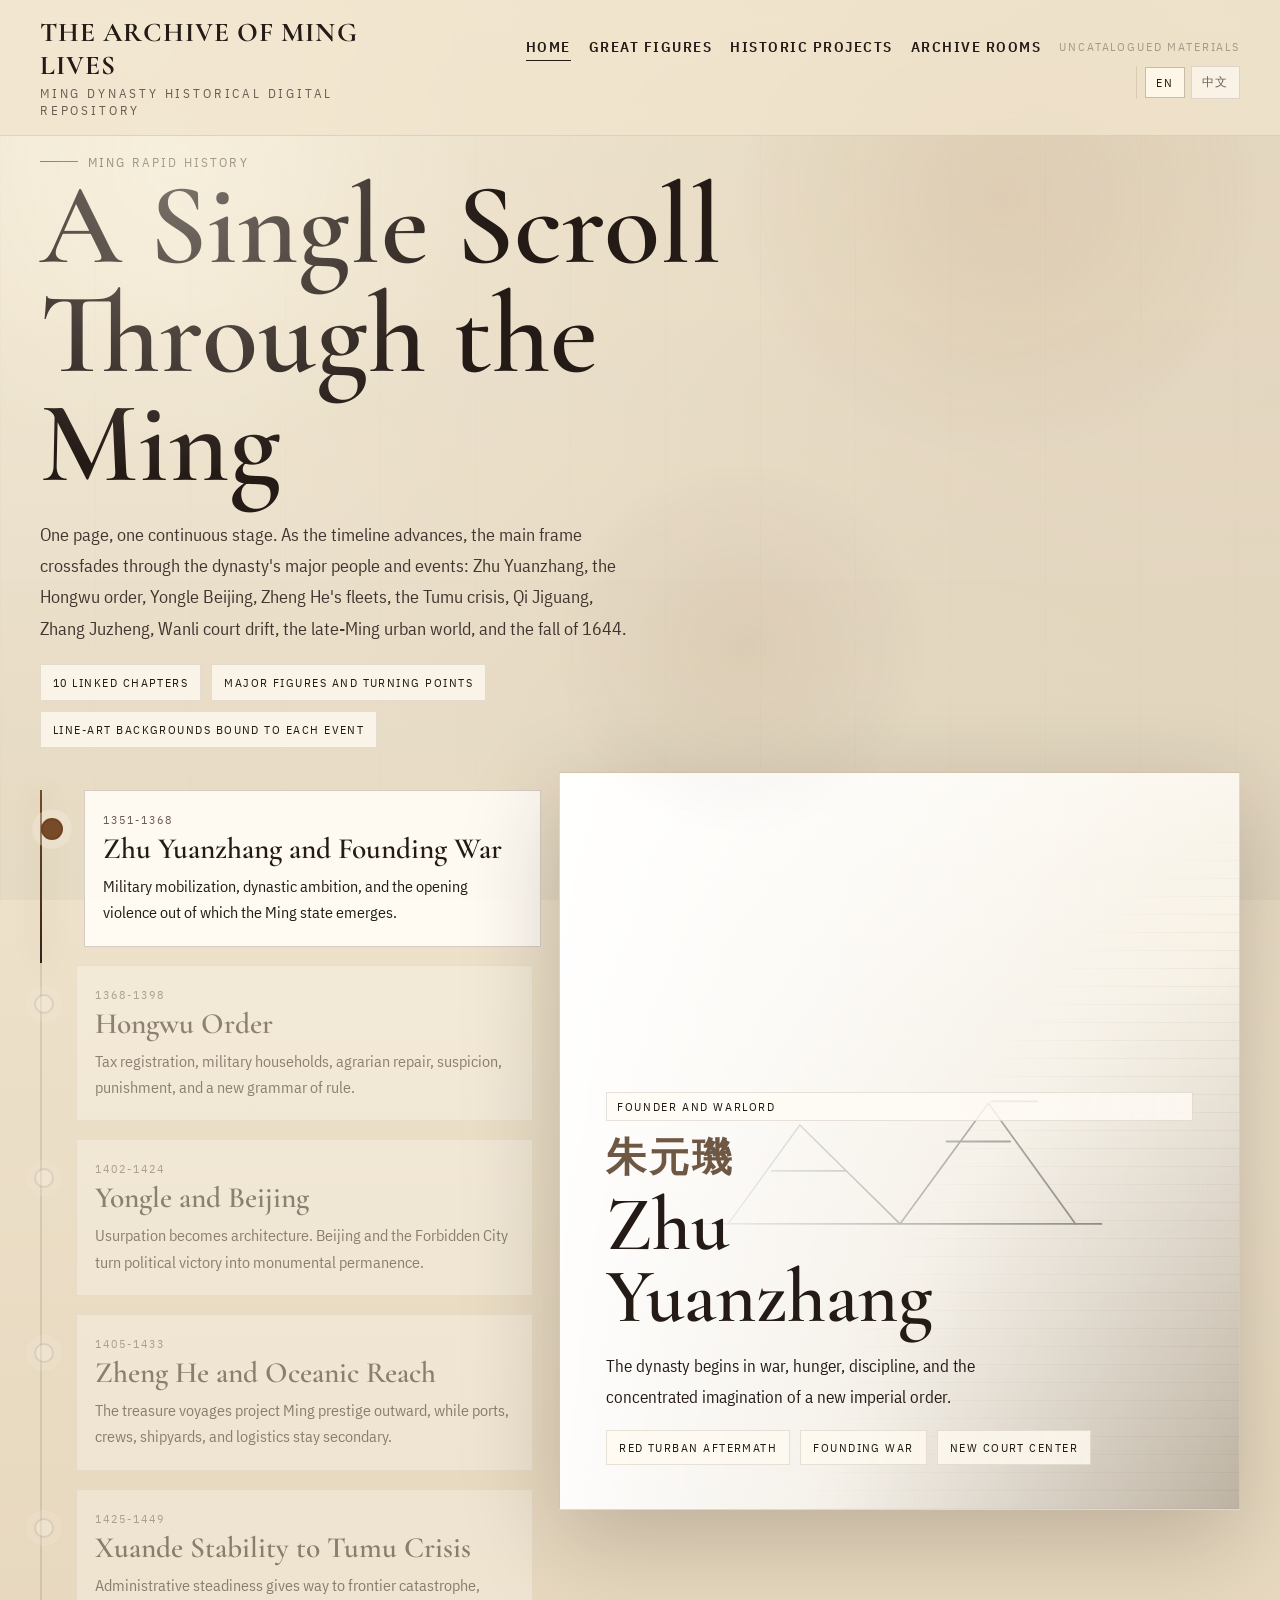
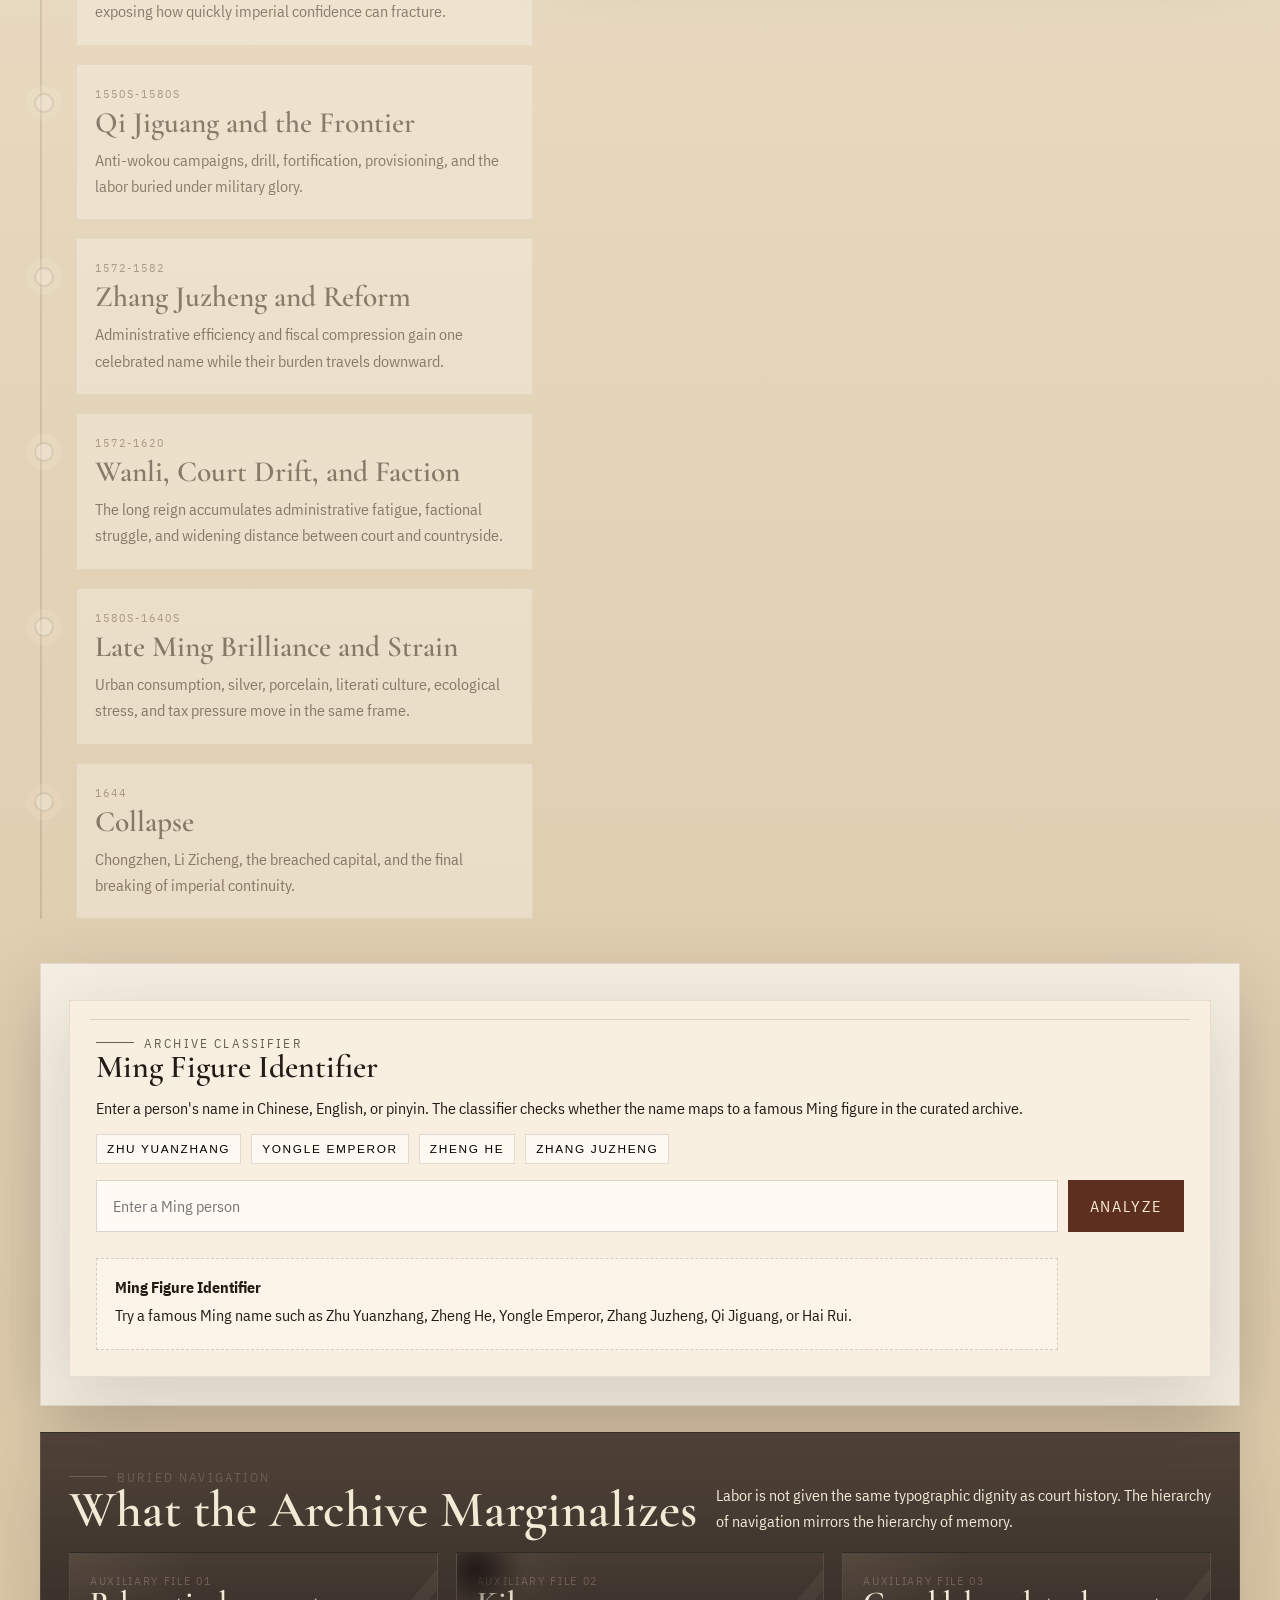
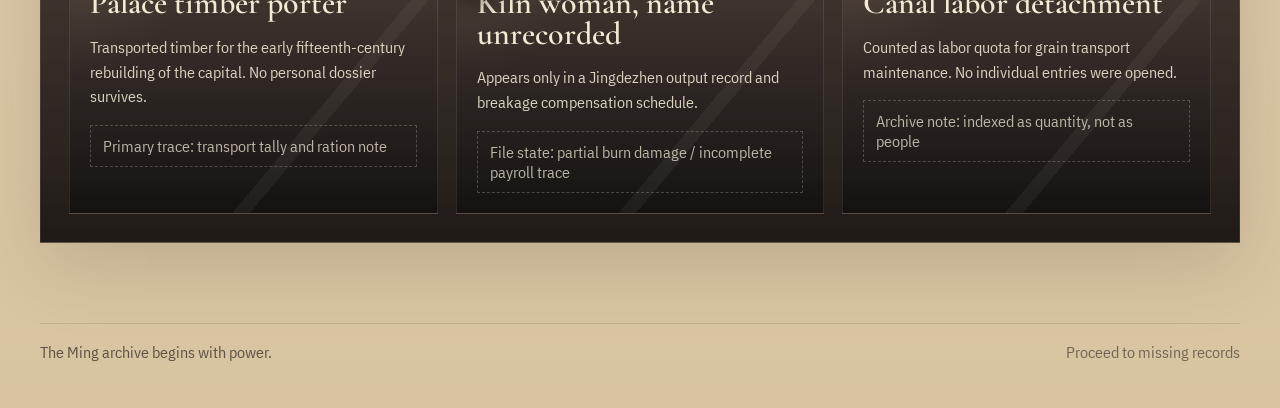
==== commit af61bd68: "Switch homepage story to hover interaction" ====
--- a/index.html
+++ b/index.html
@@ -56,61 +56,61 @@
             <div class="ming-story-steps">
               <div class="story-progress" aria-hidden="true"><span></span></div>
 
-              <article class="story-step is-active" data-panel="founding" data-step-index="1">
+              <article class="story-step is-active" data-panel="founding" data-step-index="1" tabindex="0">
                 <span class="story-step-era">1351-1368</span>
                 <h2>Zhu Yuanzhang and Founding War</h2>
                 <p>Military mobilization, dynastic ambition, and the opening violence out of which the Ming state emerges.</p>
               </article>
 
-              <article class="story-step" data-panel="hongwu" data-step-index="2">
+              <article class="story-step" data-panel="hongwu" data-step-index="2" tabindex="0">
                 <span class="story-step-era">1368-1398</span>
                 <h2>Hongwu Order</h2>
                 <p>Tax registration, military households, agrarian repair, suspicion, punishment, and a new grammar of rule.</p>
               </article>
 
-              <article class="story-step" data-panel="yongle" data-step-index="3">
+              <article class="story-step" data-panel="yongle" data-step-index="3" tabindex="0">
                 <span class="story-step-era">1402-1424</span>
                 <h2>Yongle and Beijing</h2>
                 <p>Usurpation becomes architecture. Beijing and the Forbidden City turn political victory into monumental permanence.</p>
               </article>
 
-              <article class="story-step" data-panel="voyages" data-step-index="4">
+              <article class="story-step" data-panel="voyages" data-step-index="4" tabindex="0">
                 <span class="story-step-era">1405-1433</span>
                 <h2>Zheng He and Oceanic Reach</h2>
                 <p>The treasure voyages project Ming prestige outward, while ports, crews, shipyards, and logistics stay secondary.</p>
               </article>
 
-              <article class="story-step" data-panel="xuande" data-step-index="5">
+              <article class="story-step" data-panel="xuande" data-step-index="5" tabindex="0">
                 <span class="story-step-era">1425-1449</span>
                 <h2>Xuande Stability to Tumu Crisis</h2>
                 <p>Administrative steadiness gives way to frontier catastrophe, exposing how quickly imperial confidence can fracture.</p>
               </article>
 
-              <article class="story-step" data-panel="frontier" data-step-index="6">
+              <article class="story-step" data-panel="frontier" data-step-index="6" tabindex="0">
                 <span class="story-step-era">1550s-1580s</span>
                 <h2>Qi Jiguang and the Frontier</h2>
                 <p>Anti-wokou campaigns, drill, fortification, provisioning, and the labor buried under military glory.</p>
               </article>
 
-              <article class="story-step" data-panel="reform" data-step-index="7">
+              <article class="story-step" data-panel="reform" data-step-index="7" tabindex="0">
                 <span class="story-step-era">1572-1582</span>
                 <h2>Zhang Juzheng and Reform</h2>
                 <p>Administrative efficiency and fiscal compression gain one celebrated name while their burden travels downward.</p>
               </article>
 
-              <article class="story-step" data-panel="wanli" data-step-index="8">
+              <article class="story-step" data-panel="wanli" data-step-index="8" tabindex="0">
                 <span class="story-step-era">1572-1620</span>
                 <h2>Wanli, Court Drift, and Faction</h2>
                 <p>The long reign accumulates administrative fatigue, factional struggle, and widening distance between court and countryside.</p>
               </article>
 
-              <article class="story-step" data-panel="late" data-step-index="9">
+              <article class="story-step" data-panel="late" data-step-index="9" tabindex="0">
                 <span class="story-step-era">1580s-1640s</span>
                 <h2>Late Ming Brilliance and Strain</h2>
                 <p>Urban consumption, silver, porcelain, literati culture, ecological stress, and tax pressure move in the same frame.</p>
               </article>
 
-              <article class="story-step" data-panel="collapse" data-step-index="10">
+              <article class="story-step" data-panel="collapse" data-step-index="10" tabindex="0">
                 <span class="story-step-era">1644</span>
                 <h2>Collapse</h2>
                 <p>Chongzhen, Li Zicheng, the breached capital, and the final breaking of imperial continuity.</p>
--- a/styles.css
+++ b/styles.css
@@ -1069,6 +1069,8 @@
   opacity: 0.48;
   transform: translateX(0);
   transition: opacity 260ms ease, transform 260ms ease, border-color 260ms ease, background 260ms ease;
+  cursor: pointer;
+  outline: none;
 }
 
 .story-step::before {
@@ -1083,6 +1085,17 @@
   background: rgba(245, 237, 223, 0.94);
   box-shadow: 0 0 0 8px rgba(245, 237, 223, 0.35);
   transition: transform 260ms ease, background 260ms ease, border-color 260ms ease;
+}
+
+.story-step:hover {
+  opacity: 0.76;
+  border-color: rgba(66, 45, 26, 0.18);
+}
+
+.story-step:focus-visible {
+  opacity: 1;
+  border-color: rgba(113, 67, 34, 0.45);
+  box-shadow: 0 0 0 3px rgba(113, 67, 34, 0.14);
 }
 
 .story-step.is-active {
